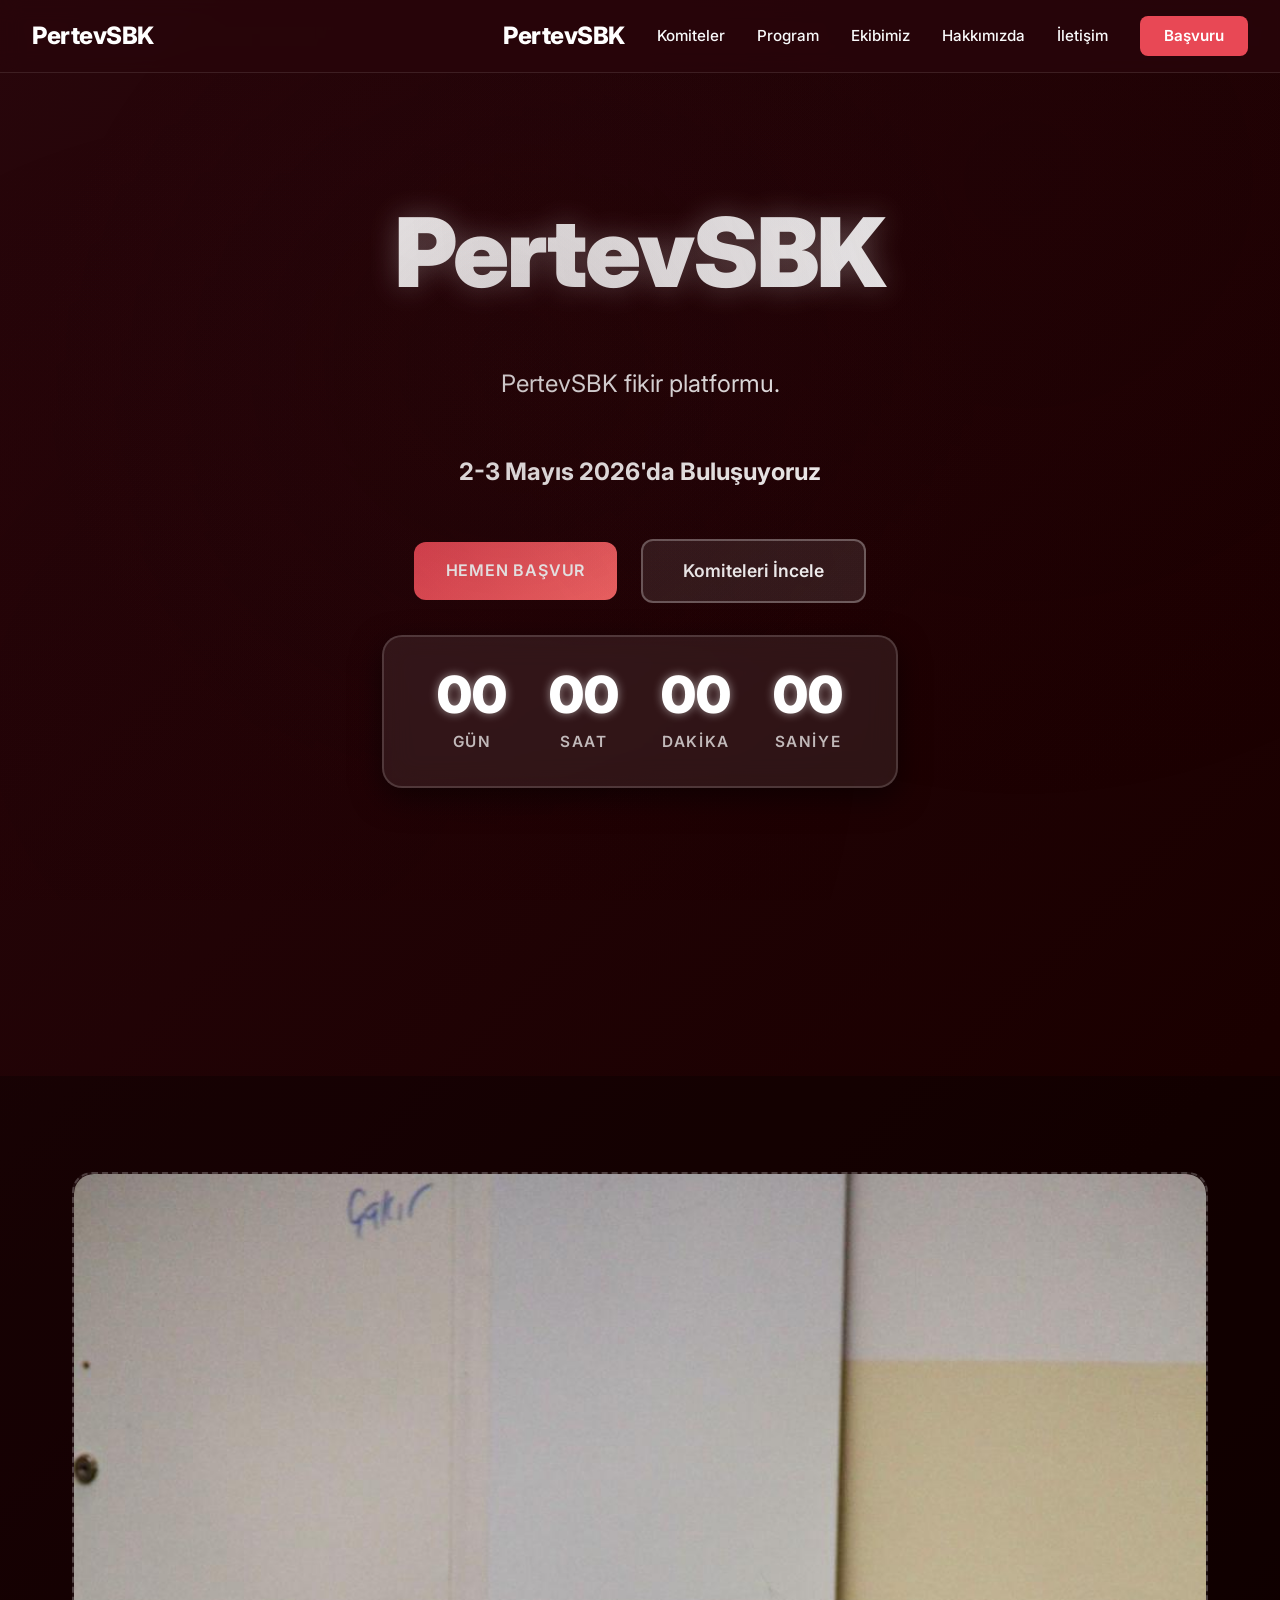
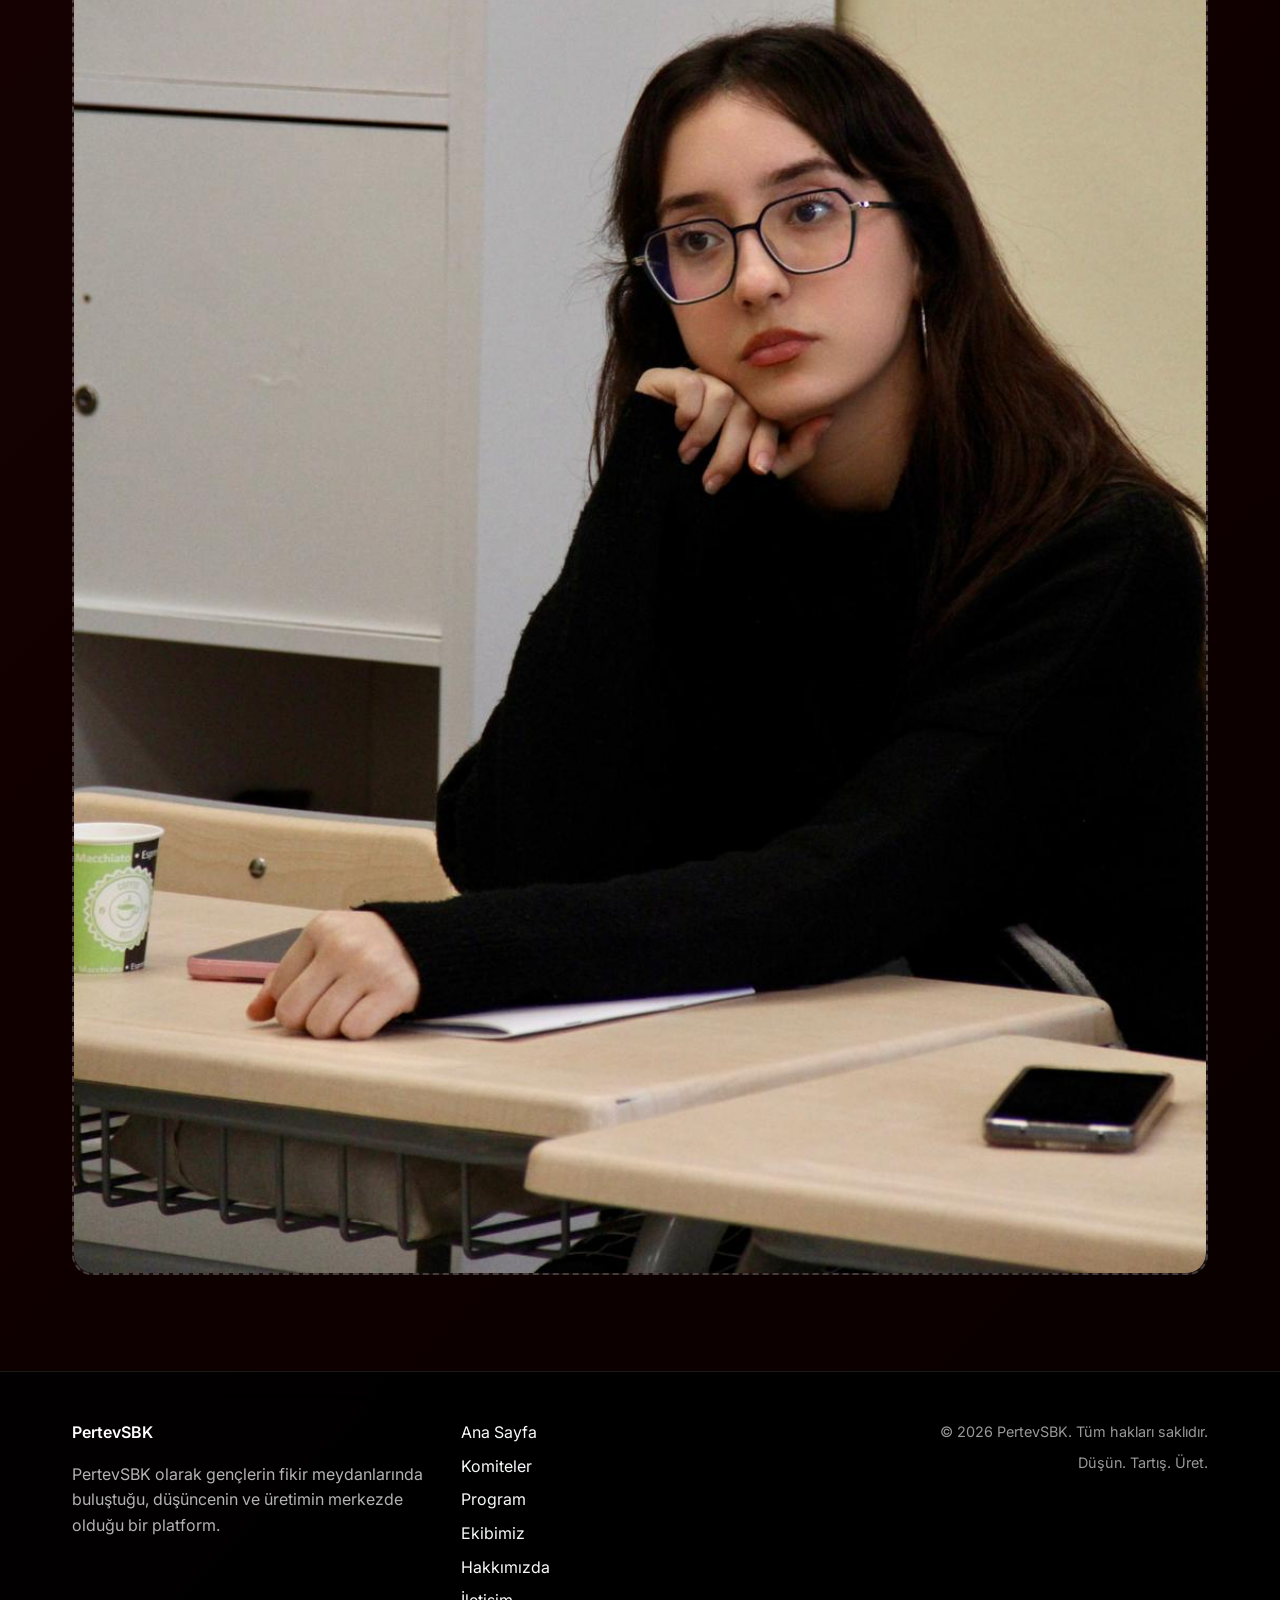
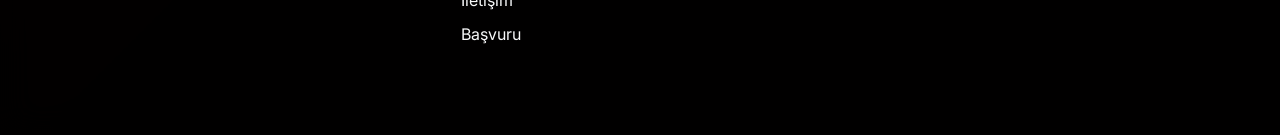
==== index.html @ ea44e13d "Ana sayfaya anaekran.jpg fotoğrafı eklendi, CSS düzenlemeleri yapıldı" ====
<!DOCTYPE html>
<html lang="tr">
<head>
    <meta charset="UTF-8">
    <meta name="viewport" content="width=device-width, initial-scale=1.0">
    <meta name="description" content="PertevSBK - 2-3 Mayıs 2026'da gençlerin fikir meydanlarında buluştuğu düşünce ve üretim platformu. 9 komite, 500+ katılımcı, profesyonel organizasyon.">
    <meta name="keywords" content="PertevSBK, sosyal bilimler, komiteler, etkinlik, gençlik, düşünce platformu, 2026">
    <meta name="author" content="PertevSBK">
    <title>PertevSBK — Çok Yakında!</title>
    <link rel="icon" type="image/x-icon" href="favicon.ico">
    <link rel="preconnect" href="https://fonts.googleapis.com">
    <link rel="preconnect" href="https://fonts.gstatic.com" crossorigin>
    <link href="https://fonts.googleapis.com/css2?family=Inter:wght@300;400;500;600;700;800;900&display=swap" rel="stylesheet">
    <link rel="stylesheet" href="style.css">
</head>
<body>
    <header class="header">
        <nav class="nav">
            <a href="https://pertevsbk.com/" target="_blank" class="nav-logo">PertevSBK</a>
            <button class="menu-toggle" onclick="toggleMenu()">☰</button>
            <div class="nav-menu" id="navMenu">
                <a href="https://pertevsbk.com/" target="_blank" class="nav-logo">PertevSBK</a>
                <a href="komiteler/komiteler.html" class="nav-link">Komiteler</a>
                <a href="program.html" class="nav-link">Program</a>
                <a href="ekibimiz/ekibimiz.html" class="nav-link">Ekibimiz</a>
                <a href="hakkimizda.html" class="nav-link">Hakkımızda</a>
                <a href="iletisim.html" class="nav-link">İletişim</a>
                <a href="basvuru.html" class="nav-link nav-cta">Başvuru</a>
            </div>
        </nav>
    </header>

    <main class="main">
        <section class="hero">
            <div class="hero-content">
                <h1>PertevSBK</h1>
                <p>PertevSBK fikir platformu.</p>
                <h2>2-3 Mayıs 2026'da Buluşuyoruz</h2>
                <div class="hero-cta">
                    <a href="basvuru.html" class="btn btn-primary">Hemen Başvur</a>
                    <a href="komiteler/komiteler.html" class="btn btn-secondary">Komiteleri İncele</a>
                </div>
                <div class="countdown-box">
                    <div class="countdown" id="countdown">
                        <div class="countdown-item">
                            <span class="countdown-number" id="days">00</span>
                            <span class="countdown-label">GÜN</span>
                        </div>
                        <div class="countdown-item">
                            <span class="countdown-number" id="hours">00</span>
                            <span class="countdown-label">SAAT</span>
                        </div>
                        <div class="countdown-item">
                            <span class="countdown-number" id="minutes">00</span>
                            <span class="countdown-label">DAKİKA</span>
                        </div>
                        <div class="countdown-item">
                            <span class="countdown-number" id="seconds">00</span>
                            <span class="countdown-label">SANİYE</span>
                        </div>
                    </div>
                </div>
            </div>
        </section>

        <section class="about">
            <div class="container">
                <div class="photo-placeholder">
                    <img src="anaekran.jpg" alt="PertevSBK Yönetimi" class="photo-placeholder-img">
                </div>
            </div>
        </section>

    </main>

    <footer class="footer">
        <div class="container">
            <div class="footer-content">
                <div class="footer-info">
                    <h4>PertevSBK</h4>
                    <p>PertevSBK olarak gençlerin fikir meydanlarında buluştuğu, düşüncenin ve üretimin merkezde olduğu bir platform.</p>
                </div>
                <div class="footer-links">
                    <a href="index.html">Ana Sayfa</a>
                    <a href="komiteler/komiteler.html">Komiteler</a>
                    <a href="program.html">Program</a>
                    <a href="ekibimiz/ekibimiz.html">Ekibimiz</a>
                    <a href="hakkimizda.html">Hakkımızda</a>
                    <a href="iletisim.html">İletişim</a>
                    <a href="basvuru.html">Başvuru</a>
                </div>
                <div class="footer-credits">
                    <p>&copy; 2026 PertevSBK. Tüm hakları saklıdır.</p>
                    <p>Düşün. Tartış. Üret.</p>
                </div>
            </div>
        </div>
    </footer>
    
    <script>
        // Mobil menu toggle
        function toggleMenu() {
            const navMenu = document.getElementById('navMenu');
            navMenu.classList.toggle('active');
        }

        // Close menu when clicking on a link
        
        // Menü linklerine tıklandığında menüyü kapat
        document.querySelectorAll('.nav-link').forEach(link => {
            link.addEventListener('click', () => {
                const navMenu = document.getElementById('navMenu');
                navMenu.classList.remove('active');
            });
        });

        // Geri sayım fonksiyonu
        function updateCountdown() {
            const eventDate = new Date('May 2, 2026 09:00:00').getTime();
            const now = new Date().getTime();
            const timeLeft = eventDate - now;

            if (timeLeft > 0) {
                const days = Math.floor(timeLeft / (1000 * 60 * 60 * 24));
                const hours = Math.floor((timeLeft % (1000 * 60 * 60 * 24)) / (1000 * 60 * 60));
                const minutes = Math.floor((timeLeft % (1000 * 60 * 60)) / (1000 * 60));
                const seconds = Math.floor((timeLeft % (1000 * 60)) / 1000);

                // Ana sayaç
                document.getElementById('days').textContent = String(days).padStart(2, '0');
                document.getElementById('hours').textContent = String(hours).padStart(2, '0');
                document.getElementById('minutes').textContent = String(minutes).padStart(2, '0');
                document.getElementById('seconds').textContent = String(seconds).padStart(2, '0');
            }
        }

        // Sayfa yüklendiğinde ve her saniye güncelle
        document.addEventListener('DOMContentLoaded', updateCountdown);
        setInterval(updateCountdown, 1000);
    </script>
</body>
</html>
---- style.css ----
/* PertevSBK Renk Sistemi */
:root {
    /* Ana Renkler - PertevSBK Bordo Teması */
    --primary-dark: #28060B;      /* Ana PertevSBK bordo */
    --primary-medium: #1A0000;    /* Orta PertevSBK bordo */
    --primary-light: #0C0000;     /* Açık PertevSBK bordo */
    
    /* Vurgu Renkleri */
    --accent-primary: #E84855;    /* Kırmızı vurgu */
    --accent-secondary: #FF6B6B;  /* Soft kırmızı */
    --accent-gold: #FFD93D;       /* Altın sarısı */
    
    /* Nötr Renkler */
    --white-primary: #FFFFFF;     /* Saf beyaz */
    --white-secondary: #F8F9FA;   /* Soft beyaz */
    --gray-light: #E9ECEF;        /* Açık gri */
    --gray-medium: #6C757D;       /* Orta gri */
    --gray-dark: #343A40;         /* Koyu gri */
    --black: #000000;             /* Saf siyah */
    
    /* Şeffaflıklar */
    --overlay-light: rgba(40, 6, 11, 0.05);
    --overlay-medium: rgba(40, 6, 11, 0.1);
    --overlay-dark: rgba(40, 6, 11, 0.2);
    --overlay-heavy: rgba(40, 6, 11, 0.8);
    
    /* Metin Renkleri */
    --text-primary: #FFFFFF;      /* Ana metin */
    --text-secondary: #F8F9FA;    /* İkincil metin */
    --text-muted: #E9ECEF;        /* Soluk metin */
    --text-accent: #FFD93D;       /* Vurgu metin */
    
    /* Arka Planlar */
    --bg-primary: linear-gradient(135deg, #28060B 0%, #1A0000 50%, #0C0000 100%);
    --bg-card: rgba(255, 255, 255, 0.08);
    --bg-hover: rgba(255, 255, 255, 0.12);
    --bg-active: rgba(232, 72, 85, 0.1);
    
    /* Kenarlar */
    --border-light: rgba(255, 255, 255, 0.1);
    --border-medium: rgba(255, 255, 255, 0.2);
    --border-accent: #E84855;
    
    /* Butonlar */
    --btn-primary-bg: #E84855;
    --btn-primary-hover: #D63445;
    --btn-secondary-bg: rgba(255, 255, 255, 0.1);
    --btn-secondary-hover: rgba(255, 255, 255, 0.2);
    --btn-outline-border: rgba(255, 255, 255, 0.3);
    
    /* Gölgeler */
    --shadow-light: 0 4px 6px rgba(0, 0, 0, 0.1);
    --shadow-medium: 0 10px 15px rgba(0, 0, 0, 0.2);
    --shadow-heavy: 0 20px 25px rgba(0, 0, 0, 0.3);
    --shadow-glow: 0 0 20px rgba(232, 72, 85, 0.3);
}

* {
    margin: 0;
    padding: 0;
    box-sizing: border-box;
}

body {
    font-family: 'Inter', -apple-system, BlinkMacSystemFont, 'Segoe UI', Roboto, sans-serif;
    background: var(--bg-primary);
    color: var(--text-primary);
    overflow-x: hidden;
    min-height: 100vh;
    line-height: 1.6;
}

/* Arka Plan Animasyonu */
body::before {
    content: '';
    position: fixed;
    top: 0;
    left: 0;
    right: 0;
    bottom: 0;
    background: 
        radial-gradient(circle at 20% 80%, var(--overlay-light) 0%, transparent 50%),
        radial-gradient(circle at 80% 20%, var(--overlay-medium) 0%, transparent 50%),
        radial-gradient(circle at 40% 40%, var(--overlay-dark) 0%, transparent 50%);
    animation: float 20s ease-in-out infinite;
    pointer-events: none;
    z-index: 0;
}

@keyframes float {
    0%, 100% { transform: translate(0px, 0px) rotate(0deg); }
    33% { transform: translate(30px, -30px) rotate(1deg); }
    66% { transform: translate(-20px, 20px) rotate(-1deg); }
}

.container {
    max-width: 1200px;
    margin: 0 auto;
    padding: 0 2rem;
}

/* Header Styles */
.header {
    position: fixed;
    top: 0;
    left: 0;
    right: 0;
    z-index: 1000;
    background: var(--overlay-heavy);
    backdrop-filter: blur(10px);
    border-bottom: 1px solid var(--border-light);
}

.nav {
    display: flex;
    justify-content: space-between;
    align-items: center;
    padding: 1rem 2rem;
    max-width: 1400px;
    margin: 0 auto;
}

.nav-logo {
    font-size: 1.5rem;
    font-weight: 800;
    color: var(--text-primary);
    text-decoration: none;
    letter-spacing: -0.02em;
    transition: color 0.3s ease;
}

.nav-logo:hover {
    color: var(--accent-primary);
}

.nav-menu {
    display: flex;
    gap: 2rem;
    align-items: center;
}

.nav-link {
    color: var(--text-secondary);
    text-decoration: none;
    font-weight: 500;
    font-size: 0.95rem;
    transition: all 0.3s ease;
    position: relative;
    padding: 0.5rem 0;
}

.nav-link:hover {
    color: var(--text-primary);
}

.nav-link::after {
    content: '';
    position: absolute;
    bottom: 0;
    left: 0;
    width: 0;
    height: 2px;
    background: var(--accent-primary);
    transition: width 0.3s ease;
}

.nav-link:hover::after {
    width: 100%;
}

.nav-cta {
    background: var(--accent-primary);
    color: var(--white-primary);
    padding: 0.5rem 1.5rem;
    border-radius: 8px;
    font-weight: 600;
    transition: all 0.3s ease;
    text-decoration: none;
}

.nav-cta:hover {
    background: var(--btn-primary-hover);
    transform: translateY(-2px);
    box-shadow: var(--shadow-glow);
}

/* Main Content */
.main {
    margin-top: 80px;
}

/* Hero Section */
.hero {
    text-align: center;
    padding: 6rem 0;
    min-height: 80vh;
    display: flex;
    align-items: center;
    justify-content: center;
}

.hero-content {
    max-width: 800px;
    margin: 0 auto;
}

.hero h1 {
    font-size: clamp(3rem, 8vw, 6rem);
    font-weight: 900;
    background: linear-gradient(45deg, var(--text-primary), var(--text-secondary));
    -webkit-background-clip: text;
    background-clip: text;
    -webkit-text-fill-color: transparent;
    letter-spacing: -0.02em;
    margin-bottom: 2rem;
    text-shadow: 0 0 30px rgba(255, 255, 255, 0.3);
}

.hero p {
    font-size: clamp(1.25rem, 2vw, 1.5rem);
    color: var(--text-secondary);
    margin-bottom: 3rem;
    line-height: 1.8;
}

/* Buttons */
.btn {
    display: inline-flex;
    align-items: center;
    gap: 0.75rem;
    padding: 1rem 2.5rem;
    border-radius: 12px;
    text-decoration: none;
    font-weight: 600;
    font-size: 1.1rem;
    transition: all 0.3s ease;
    border: 2px solid transparent;
}

.btn-primary {
    background: var(--btn-primary-bg);
    color: var(--white-primary);
}

.btn-primary:hover {
    background: var(--btn-primary-hover);
    transform: translateY(-3px);
    box-shadow: var(--shadow-glow);
}

.btn-secondary {
    background: var(--btn-secondary-bg);
    color: var(--text-primary);
    border-color: var(--btn-outline-border);
}

.btn-secondary:hover {
    background: var(--btn-secondary-hover);
    border-color: var(--border-medium);
    transform: translateY(-3px);
    box-shadow: var(--shadow-medium);
}

/* Coordinator Message Styles */
.coordinator-message {
    max-width: 800px;
    margin: 0 auto 4rem;
    padding: 3rem;
    background: rgba(255, 255, 255, 0.05);
    border: 1px solid rgba(255, 255, 255, 0.1);
    border-radius: 16px;
    text-align: left;
}

.coordinator-message h3 {
    font-size: 1.5rem;
    font-weight: 700;
    color: white;
    margin-bottom: 1rem;
    text-align: center;
}

.coordinator-message p {
    color: rgba(255, 255, 255, 0.8);
    line-height: 1.8;
    margin-bottom: 1.5rem;
    font-size: 1rem;
}

.coordinator-message p:first-of-type {
    font-weight: 600;
    color: rgba(255, 255, 255, 0.9);
}

.signature {
    text-align: right;
    margin-top: 2rem !important;
    color: rgba(255, 255, 255, 0.9) !important;
    font-style: italic;
}

/* About Section */
/* Photo Placeholder */
.photo-placeholder-img {
    width: 100%;
    height: 100%;
    object-fit: cover;
    border-radius: 20px;
}

.photo-placeholder {
    background: rgba(255, 255, 255, 0.05);
    border: 2px dashed rgba(255, 255, 255, 0.2);
    border-radius: 20px;
    padding: 0;
    text-align: center;
    min-height: 400px;
    display: flex;
    align-items: center;
    justify-content: center;
    transition: all 0.3s ease;
    overflow: hidden;
}

.photo-placeholder:hover {
    background: rgba(255, 255, 255, 0.08);
    border-color: rgba(255, 255, 255, 0.3);
    transform: translateY(-2px);
}

.about {
    padding: 6rem 0;
    background: rgba(0, 0, 0, 0.3);
    margin-top: 12rem;
}

.about h2 {
    font-size: clamp(2rem, 4vw, 3rem);
    font-weight: 800;
    color: white;
    text-align: center;
    margin-bottom: 4rem;
    letter-spacing: -0.01em;
}

.committees {
    display: grid;
    grid-template-columns: repeat(auto-fit, minmax(300px, 1fr));
    gap: 2rem;
    max-width: 1200px;
    margin: 0 auto;
}

.committee {
    background: rgba(255, 255, 255, 0.05);
    border: 1px solid rgba(255, 255, 255, 0.1);
    border-radius: 16px;
    padding: 2rem;
    text-align: center;
    transition: all 0.3s ease;
    position: relative;
    overflow: hidden;
}

.committee::before {
    content: '';
    position: absolute;
    top: 0;
    left: 0;
    right: 0;
    height: 4px;
    background: linear-gradient(90deg, #ffffff, #e0e0e0);
    transform: scaleX(0);
    transition: transform 0.3s ease;
}

.committee:hover::before {
    transform: scaleX(1);
}

.committee:hover {
    transform: translateY(-5px);
    background: rgba(255, 255, 255, 0.08);
    border-color: rgba(255, 255, 255, 0.2);
    box-shadow: 0 10px 30px rgba(0, 0, 0, 0.3);
}

.committee h3 {
    font-size: 1.5rem;
    font-weight: 700;
    color: white;
    margin-bottom: 1rem;
}

.committee p {
    color: rgba(255, 255, 255, 0.8);
    line-height: 1.6;
    font-size: 1rem;
}

/* Countdown Section */
.mini-countdown {
    position: fixed;
    top: 20px;
    right: 20px;
    background: rgba(255, 255, 255, 0.15);
    backdrop-filter: blur(15px);
    border: 1px solid rgba(255, 255, 255, 0.3);
    border-radius: 16px;
    padding: 1.2rem;
    z-index: 1000;
    min-width: 220px;
    box-shadow: 0 8px 32px rgba(0, 0, 0, 0.3);
    transition: all 0.3s ease;
}

.mini-countdown:hover {
    transform: translateY(-2px);
    box-shadow: 0 12px 40px rgba(0, 0, 0, 0.4);
    border-color: rgba(255, 255, 255, 0.4);
}

.mini-countdown h4 {
    color: white;
    font-size: 0.85rem;
    margin-bottom: 0.8rem;
    text-align: center;
    font-weight: 600;
    letter-spacing: 0.5px;
}

.mini-countdown-timer {
    display: flex;
    gap: 0.8rem;
    justify-content: center;
}

.mini-countdown-item {
    text-align: center;
    flex: 1;
}

.mini-countdown-number {
    display: block;
    color: white;
    font-size: 1.1rem;
    font-weight: 700;
    line-height: 1;
    margin-bottom: 0.2rem;
}

.mini-countdown-label {
    display: block;
    color: rgba(255, 255, 255, 0.8);
    font-size: 0.65rem;
    font-weight: 500;
    letter-spacing: 0.3px;
}

.countdown-section {
    padding: 4rem 0;
    text-align: center;
}

.countdown-section h2 {
    font-size: clamp(2rem, 4vw, 3rem);
    font-weight: 800;
    color: white;
    margin-bottom: 3rem;
    letter-spacing: -0.01em;
}

.countdown-container {
    display: flex;
    justify-content: center;
    margin-bottom: 3rem;
}

.countdown-box {
    background: rgba(255, 255, 255, 0.08);
    backdrop-filter: blur(15px);
    border: 2px solid rgba(255, 255, 255, 0.15);
    border-radius: 20px;
    padding: 2rem 3rem;
    box-shadow: 0 10px 30px rgba(0, 0, 0, 0.5);
    transition: all 0.3s ease;
    margin-top: 2rem;
    margin-bottom: 0;
}

.countdown-box:hover {
    transform: translateY(-5px);
    box-shadow: 0 15px 40px rgba(0, 0, 0, 0.7);
    border-color: rgba(255, 255, 255, 0.25);
}

.countdown {
    display: flex;
    gap: 2rem;
    justify-content: center;
}

.countdown-item {
    text-align: center;
    min-width: 80px;
}

.countdown-number {
    display: block;
    font-size: clamp(2.5rem, 4vw, 3.5rem);
    font-weight: 900;
    color: white;
    line-height: 1;
    margin-bottom: 0.5rem;
    text-shadow: 0 0 10px rgba(255, 255, 255, 0.5);
}

.countdown-label {
    font-size: clamp(0.8rem, 1.2vw, 1rem);
    font-weight: 600;
    color: rgba(255, 255, 255, 0.7);
    letter-spacing: 0.1em;
}

.event-live {
    font-size: clamp(1.5rem, 2.5vw, 2rem);
    font-weight: 700;
    color: #4CAF50;
    text-align: center;
    padding: 2rem;
    animation: glow 2s ease-in-out infinite;
}

@keyframes glow {
    0%, 100% { text-shadow: 0 0 10px #4CAF50; }
    50% { text-shadow: 0 0 20px #4CAF50, 0 0 30px #4CAF50; }
}

.social-cta {
    margin-top: 2rem;
}

.social-cta p {
    font-size: 1.1rem;
    color: rgba(255, 255, 255, 0.8);
    margin-bottom: 1rem;
}

.social-link {
    display: inline-flex;
    align-items: center;
    gap: 0.75rem;
    padding: 1rem 2rem;
    background: rgba(255, 255, 255, 0.1);
    border: 2px solid rgba(255, 255, 255, 0.3);
    border-radius: 50px;
    color: white;
    text-decoration: none;
    font-weight: 600;
    font-size: 1rem;
    transition: all 0.3s ease;
    backdrop-filter: blur(10px);
}

.social-link:hover {
    background: rgba(255, 255, 255, 0.2);
    border-color: rgba(255, 255, 255, 0.5);
    transform: translateY(-3px);
    box-shadow: 0 10px 25px rgba(255, 255, 255, 0.2);
}

/* Footer - Clean and Working */
.footer {
    background: rgba(0, 0, 0, 0.9);
    backdrop-filter: blur(15px);
    border-top: 1px solid rgba(255, 255, 255, 0.1);
    padding: 3rem 0;
}

.footer-content {
    display: grid;
    grid-template-columns: repeat(auto-fit, minmax(200px, 1fr));
    gap: 2rem;
    margin-bottom: 2rem;
}

.footer-info h4,
.footer-links h4,
.footer-cta h4,
.footer-contact h4 {
    font-size: 1rem;
    font-weight: 600;
    color: var(--text-primary);
    margin-bottom: 1rem;
}

.footer-info p {
    color: rgba(255, 255, 255, 0.7);
    line-height: 1.6;
    max-width: 400px;
}

.footer-links a,
.footer-cta a {
    display: block;
    color: rgba(255, 255, 255, 0.8);
    text-decoration: none;
    margin-bottom: 0.5rem;
    transition: color 0.3s ease;
}

.footer-links a:hover,
.footer-cta a:hover {
    color: white;
}

.footer-contact p {
    color: rgba(255, 255, 255, 0.7);
    margin: 0.3rem 0;
}

.footer-contact a {
    color: var(--accent-primary);
    text-decoration: none;
}

.footer-contact a:hover {
    text-decoration: underline;
}

.footer-credits {
    text-align: right;
}

.footer-credits p {
    color: rgba(255, 255, 255, 0.6);
    font-size: 0.9rem;
    margin-bottom: 0.5rem;
}

/* Committees Intro */
.committees-intro {
    text-align: center;
    font-size: 1.2rem;
    color: var(--text-secondary);
    margin-bottom: 3rem;
    font-weight: 500;
}

/* Committee Links */
.committee-link {
    display: inline-flex;
    align-items: center;
    gap: 0.5rem;
    color: var(--accent-primary);
    text-decoration: none;
    font-weight: 600;
    font-size: 0.9rem;
    margin-top: 1rem;
    transition: all 0.3s ease;
    padding: 0.5rem 1rem;
    border-radius: 8px;
    background: rgba(232, 72, 85, 0.1);
    border: 1px solid rgba(232, 72, 85, 0.2);
}

.committee-link:hover {
    background: rgba(232, 72, 85, 0.2);
    border-color: var(--accent-primary);
    transform: translateY(-2px);
    color: var(--white-primary);
}

/* Enhanced Hero CTA */
.hero-cta {
    display: flex;
    gap: 1.5rem;
    justify-content: center;
    align-items: center;
    margin-top: 3rem;
    flex-wrap: wrap;
}

/* Professional Animations */
@keyframes fadeInUp {
    from {
        opacity: 0;
        transform: translateY(30px);
    }
    to {
        opacity: 1;
        transform: translateY(0);
    }
}

.committee {
    animation: fadeInUp 0.6s ease-out;
    animation-fill-mode: both;
}

.committee:nth-child(1) { animation-delay: 0.1s; }
.committee:nth-child(2) { animation-delay: 0.2s; }
.committee:nth-child(3) { animation-delay: 0.3s; }
.committee:nth-child(4) { animation-delay: 0.4s; }
.committee:nth-child(5) { animation-delay: 0.5s; }
.committee:nth-child(6) { animation-delay: 0.6s; }
.committee:nth-child(7) { animation-delay: 0.7s; }
.committee:nth-child(8) { animation-delay: 0.8s; }
.committee:nth-child(9) { animation-delay: 0.9s; }

/* Enhanced Hover Effects */
.committee:hover {
    transform: translateY(-8px) scale(1.02);
    box-shadow: 0 20px 40px rgba(0, 0, 0, 0.4);
    border-color: var(--accent-primary);
}

.committee:hover::before {
    transform: scaleX(1);
    background: linear-gradient(90deg, var(--accent-primary), var(--accent-secondary));
}

/* Professional Typography */
.coordinator-message {
    font-size: 1.05rem;
    line-height: 1.8;
}

.coordinator-message p:first-of-type {
    font-size: 1.1rem;
    color: var(--text-primary);
}

/* Google Forms Container */
.form-container {
    background: rgba(255, 255, 255, 0.05);
    border: 1px solid rgba(255, 255, 255, 0.1);
    border-radius: 16px;
    padding: 1rem;
    margin-bottom: 2rem;
    overflow: hidden;
    box-shadow: var(--shadow-medium);
    transition: all 0.3s ease;
}

.form-container:hover {
    transform: translateY(-2px);
    box-shadow: var(--shadow-heavy);
}

.form-container iframe {
    border: none;
    border-radius: 8px;
    min-height: 800px;
}

.form-note {
    background: rgba(232, 72, 85, 0.1);
    border: 1px solid rgba(232, 72, 85, 0.2);
    border-radius: 12px;
    padding: 1rem;
    text-align: center;
}

.form-note p {
    color: var(--text-secondary);
    margin: 0;
    font-size: 0.9rem;
}

.form-note strong {
    color: var(--accent-primary);
}

/* Moderator Avatar Images */
.moderator-avatar {
    width: 60px;
    height: 60px;
    border-radius: 50%;
    overflow: hidden;
    flex-shrink: 0;
    border: 2px solid var(--accent-primary);
    box-shadow: 0 4px 8px rgba(0, 0, 0, 0.2);
}

.moderator-avatar-img {
    width: 100%;
    height: 100%;
    object-fit: cover;
    transition: transform 0.3s ease;
}

.moderator:hover .moderator-avatar-img {
    transform: scale(1.1);
}

.moderator:hover .moderator-avatar {
    border-color: var(--accent-secondary);
}

/* Fallback for missing images */
.moderator-avatar .avatar-placeholder {
    width: 100%;
    height: 100%;
    display: flex;
    align-items: center;
    justify-content: center;
    background: rgba(232, 72, 85, 0.1);
    font-size: 1.5rem;
}

/* Professional Committee Design */
.committee-detail {
    background: rgba(255, 255, 255, 0.03);
    border: 1px solid rgba(255, 255, 255, 0.08);
    border-radius: 20px;
    padding: 3rem;
    margin-bottom: 2rem;
    transition: all 0.4s cubic-bezier(0.4, 0, 0.2, 1);
    position: relative;
    overflow: hidden;
}

.committee-detail::before {
    content: '';
    position: absolute;
    top: 0;
    left: 0;
    right: 0;
    height: 3px;
    background: linear-gradient(90deg, var(--accent-primary), var(--accent-secondary));
    transform: scaleX(0);
    transform-origin: left;
    transition: transform 0.4s cubic-bezier(0.4, 0, 0.2, 1);
}

.committee-detail:hover::before {
    transform: scaleX(1);
}

.committee-detail:hover {
    transform: translateY(-8px);
    box-shadow: 0 25px 50px rgba(0, 0, 0, 0.5);
    border-color: var(--accent-primary);
    background: rgba(255, 255, 255, 0.06);
}

.committee-header {
    display: flex;
    justify-content: space-between;
    align-items: center;
    margin-bottom: 2rem;
    padding-bottom: 1.5rem;
    border-bottom: 2px solid rgba(255, 255, 255, 0.1);
}

.committee-header h2 {
    font-size: 1.8rem;
    font-weight: 700;
    color: var(--text-primary);
    margin: 0;
    letter-spacing: -0.02em;
}

.committee-content {
    color: var(--text-secondary);
    line-height: 1.8;
}

.committee-content p {
    font-size: 1.05rem;
    margin-bottom: 2rem;
    font-weight: 400;
}

.committee-moderators {
    margin-bottom: 2rem;
}

.committee-moderators h3 {
    font-size: 1.2rem;
    font-weight: 600;
    color: var(--text-primary);
    margin-bottom: 1.5rem;
}

.moderators-list {
    display: grid;
    grid-template-columns: repeat(auto-fit, minmax(250px, 1fr));
    gap: 1.5rem;
}

.moderator {
    display: flex;
    align-items: center;
    gap: 1rem;
    padding: 1.5rem;
    background: rgba(255, 255, 255, 0.02);
    border: 1px solid rgba(255, 255, 255, 0.05);
    border-radius: 12px;
    transition: all 0.3s ease;
}

.moderator:hover {
    background: rgba(255, 255, 255, 0.04);
    transform: translateY(-2px);
    border-color: rgba(255, 255, 255, 0.1);
}

.moderator-info h4 {
    font-size: 1.1rem;
    font-weight: 600;
    color: var(--text-primary);
    margin: 0 0 0.5rem 0;
}

.moderator-role {
    font-size: 0.9rem;
    color: var(--accent-primary);
    font-weight: 500;
    margin: 0;
}

/* Professional Topics Section */
.committee-topics {
    background: linear-gradient(135deg, rgba(232, 72, 85, 0.08) 0%, rgba(139, 0, 0, 0.05) 100%);
    border: 1px solid rgba(232, 72, 85, 0.15);
    border-radius: 16px;
    padding: 1.5rem;
    margin-top: 1.5rem;
    position: relative;
    overflow: hidden;
}

.committee-topics::before {
    content: '';
    position: absolute;
    top: 0;
    left: 0;
    right: 0;
    height: 3px;
    background: linear-gradient(90deg, var(--accent-primary), var(--accent-secondary));
    opacity: 0.6;
}

.committee-topics h3 {
    font-size: 1.2rem;
    font-weight: 700;
    color: var(--text-primary);
    margin-bottom: 1rem;
    display: flex;
    align-items: center;
    gap: 0.5rem;
}

.committee-topics ul {
    list-style: none;
    padding: 0;
    margin: 0;
    display: flex;
    flex-direction: column;
    gap: 0.8rem;
}

.committee-topics li {
    padding: 1rem 1.2rem;
    background: rgba(255, 255, 255, 0.03);
    border: 1px solid rgba(255, 255, 255, 0.08);
    border-radius: 12px;
    position: relative;
    color: var(--text-secondary);
    font-size: 0.95rem;
    line-height: 1.5;
    transition: all 0.3s ease;
}

.committee-topics li:hover {
    background: rgba(255, 255, 255, 0.06);
    border-color: rgba(232, 72, 85, 0.3);
    color: var(--text-primary);
    transform: translateY(-2px);
    box-shadow: 0 4px 12px rgba(0, 0, 0, 0.15);
}

.committee-visual {
    margin-bottom: 2rem;
}

.committee-visual h3 {
    font-size: 1.1rem;
    font-weight: 600;
    color: var(--text-primary);
    margin-bottom: 1rem;
    display: flex;
    align-items: center;
    gap: 0.5rem;
}

.committee-visual h3::before {
    display: none;
}

.visual-placeholder {
    background: rgba(255, 255, 255, 0.02);
    border: 2px dashed rgba(255, 255, 255, 0.1);
    border-radius: 12px;
    padding: 2rem;
    text-align: center;
    min-height: 200px;
    display: flex;
    align-items: center;
    justify-content: center;
    transition: all 0.3s ease;
}

.visual-placeholder:hover {
    background: rgba(255, 255, 255, 0.04);
    border-color: rgba(255, 255, 255, 0.2);
}

.visual-placeholder p {
    color: var(--text-muted);
    font-size: 1.1rem;
    margin: 0;
    font-style: italic;
}

/* Enhanced Committee Grid */
.committees-grid {
    display: grid;
    grid-template-columns: 1fr;
    gap: 2rem;
    margin-top: 3rem;
}

/* Professional Typography */
.committees-detail {
    padding: 4rem 0;
}

.committees-detail .container {
    max-width: 1200px;
    margin: 0 auto;
}

/* Moderators Visual Section */
.moderators-visual {
    display: grid;
    grid-template-columns: repeat(auto-fit, minmax(200px, 1fr));
    gap: 2rem;
    margin-top: 1.5rem;
}

.moderator-photo {
    text-align: center;
    background: rgba(255, 255, 255, 0.02);
    border: 1px solid rgba(255, 255, 255, 0.1);
    border-radius: 16px;
    padding: 1.5rem;
    transition: all 0.3s ease;
}

.moderator-photo:hover {
    transform: translateY(-5px);
    box-shadow: 0 15px 30px rgba(0, 0, 0, 0.3);
    border-color: var(--accent-primary);
    background: rgba(255, 255, 255, 0.05);
}

.moderator-img {
    width: 120px;
    height: 120px;
    border-radius: 50%;
    object-fit: cover;
    margin-bottom: 1rem;
    border: 3px solid var(--accent-primary);
    box-shadow: 0 8px 16px rgba(0, 0, 0, 0.2);
    transition: all 0.3s ease;
}

.moderator-photo:hover .moderator-img {
    transform: scale(1.05);
    border-color: var(--accent-secondary);
}

.moderator-photo h4 {
    font-size: 1.1rem;
    font-weight: 600;
    color: var(--text-primary);
    margin: 0 0 0.5rem 0;
}

.moderator-photo p {
    font-size: 0.9rem;
    color: var(--accent-primary);
    margin: 0;
    font-weight: 500;
}

/* Committee Visual Section */
.committee-visual {
    margin-bottom: 2rem;
}

.committee-visual h3 {
    font-size: 1.1rem;
    font-weight: 600;
    color: var(--text-primary);
    margin-bottom: 1rem;
    display: flex;
    align-items: center;
    gap: 0.5rem;
}

.committee-visual h3::before {
    content: '🖼️';
    font-size: 1rem;
}

.visual-placeholder {
    background: rgba(255, 255, 255, 0.02);
    border: 2px dashed rgba(255, 255, 255, 0.1);
    border-radius: 12px;
    padding: 2rem;
    text-align: center;
    min-height: 200px;
    display: flex;
    align-items: center;
    justify-content: center;
    transition: all 0.3s ease;
}

.visual-placeholder:hover {
    background: rgba(255, 255, 255, 0.04);
    border-color: rgba(255, 255, 255, 0.2);
}

.visual-placeholder p {
    color: var(--text-muted);
    font-size: 1.1rem;
    margin: 0;
    font-style: italic;
}

/* About Page Icons */
.vision-title {
    font-size: 2rem;
    font-weight: 700;
    color: var(--text-primary);
    margin-bottom: 1.5rem;
    position: relative;
    padding-left: 3rem;
    display: flex;
    align-items: center;
    text-align: left;
}

.mission-title {
    font-size: 2rem;
    font-weight: 700;
    color: var(--text-primary);
    margin: 2rem 0 1.5rem 0;
    position: relative;
    padding-left: 3rem;
    display: flex;
    align-items: center;
    text-align: left;
}

/* About Page Styling */
.about-content {
    padding: 4rem 0;
}

.about-text {
    max-width: 800px;
    margin: 0 auto;
    text-align: center;
}

.about-text h2 {
    font-size: 2rem;
    font-weight: 700;
    color: var(--text-primary);
    margin-bottom: 1.5rem;
}

.about-text p {
    font-size: 1.1rem;
    line-height: 1.8;
    color: var(--text-secondary);
    margin-bottom: 2rem;
}

.values-list {
    list-style: none;
    padding: 0;
    margin: 2rem 0;
    text-align: left;
}

.values-list li {
    padding: 1rem 0;
    border-bottom: 1px solid rgba(255, 255, 255, 0.1);
    font-size: 1.05rem;
    color: var(--text-secondary);
}

.values-list li:last-child {
    border-bottom: none;
}

.values-list strong {
    color: var(--accent-primary);
    font-weight: 600;
}

/* Professional Contact Page */
.contact-content {
    padding: 4rem 0;
}

.contact-grid {
    display: grid;
    grid-template-columns: 1fr 1fr;
    gap: 4rem;
    max-width: 1400px;
    margin-left: auto;
    margin-right: auto;
}

.contact-left {
    display: flex;
    flex-direction: column;
    gap: 2rem;
}

.contact-right {
    display: flex;
    flex-direction: column;
    gap: 3rem;
}

.contact-title {
    font-size: 2rem;
    font-weight: 700;
    color: var(--text-primary);
    margin-bottom: 2rem;
    position: relative;
    text-align: center;
}

.contact-title::before {
    content: '📞';
    position: relative;
    left: 0;
    top: 0;
    transform: none;
    font-size: 1.5rem;
    opacity: 0.3;
    filter: grayscale(100%);
    margin-right: 0.5rem;
}

.contact-item {
    display: flex;
    align-items: flex-start;
    gap: 1.5rem;
    padding: 2rem;
    background: rgba(255, 255, 255, 0.03);
    border: 1px solid rgba(255, 255, 255, 0.08);
    border-radius: 16px;
    transition: all 0.3s ease;
    max-width: 100%;
}

.contact-item:hover {
    background: rgba(255, 255, 255, 0.06);
    border-color: var(--accent-primary);
    transform: translateY(-2px);
    box-shadow: 0 8px 24px rgba(0, 0, 0, 0.2);
}

.contact-icon {
    font-size: 1.8rem;
    opacity: 0.6;
    filter: grayscale(50%);
    transition: all 0.3s ease;
    flex-shrink: 0;
    width: 60px;
    height: 60px;
    text-align: center;
    background: linear-gradient(135deg, rgba(232, 72, 85, 0.25) 0%, rgba(139, 0, 0, 0.2) 100%);
    border: 2px solid rgba(232, 72, 85, 0.4);
    border-radius: 50%;
    padding: 0;
    display: flex;
    align-items: center;
    justify-content: center;
    box-shadow: 0 4px 12px rgba(232, 72, 85, 0.3);
}

.contact-icon img {
    width: 24px;
    height: 24px;
    object-fit: contain;
}

.contact-item:hover .contact-icon {
    opacity: 1;
    filter: grayscale(0%);
    transform: scale(1.1);
    background: linear-gradient(135deg, rgba(232, 72, 85, 0.35) 0%, rgba(139, 0, 0, 0.25) 100%);
    border-color: var(--accent-primary);
    box-shadow: 0 6px 20px rgba(232, 72, 85, 0.5);
}

/* Instagram Icon Styling */
.instagram-icon {
    background: transparent !important;
    border: none !important;
    display: flex;
    align-items: center;
    justify-content: center;
}

.instagram-icon img {
    width: 24px;
    height: 24px;
    object-fit: contain;
}

.instagram-icon:hover {
    background: rgba(131, 58, 180, 0.1) !important;
    border: none !important;
    box-shadow: 0 4px 12px rgba(131, 58, 180, 0.2) !important;
}

.contact-details {
    flex: 1;
    text-align: left;
}

.contact-details h3 {
    font-size: 1.2rem;
    font-weight: 600;
    color: var(--text-primary);
    margin-bottom: 0.5rem;
}

.contact-details p {
    color: var(--text-secondary);
    line-height: 1.6;
    margin: 0;
}

.social-links {
    display: flex;
    gap: 1rem;
    margin-top: 0.5rem;
    flex-wrap: wrap;
}

.social-link {
    color: var(--accent-primary);
    text-decoration: none;
    font-weight: 500;
    padding: 0.5rem 1rem;
    background: rgba(232, 72, 85, 0.1);
    border: 1px solid rgba(232, 72, 85, 0.2);
    border-radius: 8px;
    transition: all 0.3s ease;
}

.social-link:hover {
    background: rgba(232, 72, 85, 0.2);
    border-color: var(--accent-primary);
    color: var(--white-primary);
    transform: translateY(-2px);
}

.contact-hours {
    background: linear-gradient(135deg, rgba(232, 72, 85, 0.08) 0%, rgba(139, 0, 0, 0.05) 100%);
    border: 1px solid rgba(232, 72, 85, 0.15);
    border-radius: 16px;
    padding: 2rem;
    text-align: center;
}

.contact-hours h3 {
    font-size: 1.2rem;
    font-weight: 600;
    color: var(--text-primary);
    margin-bottom: 1rem;
}

.contact-hours p {
    color: var(--text-secondary);
    margin: 0.5rem 0;
    font-weight: 500;
}

.contact-extra {
    background: rgba(255, 255, 255, 0.02);
    border: 1px solid rgba(255, 255, 255, 0.05);
    border-radius: 16px;
    padding: 2rem;
}

.contact-extra h3 {
    font-size: 1.2rem;
    font-weight: 600;
    color: var(--text-primary);
    margin-bottom: 1rem;
    text-align: center;
}

.contact-extra p {
    color: var(--text-secondary);
    margin: 0.5rem 0;
    font-weight: 500;
}

.contact-extra strong {
    color: var(--accent-primary);
}

/* Transport Section - Optimized Design */
.transport-info {
    background: rgba(255, 255, 255, 0.03);
    border: 1px solid rgba(255, 255, 255, 0.08);
    border-radius: 20px;
    padding: 1.5rem;
}

.transport-info h3 {
    font-size: 1.3rem;
    font-weight: 700;
    color: var(--text-primary);
    margin-bottom: 1.2rem;
    text-align: center;
}

.transport-grid {
    display: grid;
    grid-template-columns: repeat(auto-fit, minmax(260px, 1fr));
    gap: 1rem;
}

.transport-item {
    display: flex;
    align-items: flex-start;
    gap: 0.8rem;
    padding: 0.8rem;
    background: rgba(255, 255, 255, 0.02);
    border: 1px solid rgba(255, 255, 255, 0.05);
    border-radius: 10px;
    transition: all 0.3s ease;
}

.transport-item:hover {
    background: rgba(255, 255, 255, 0.04);
    border-color: rgba(255, 255, 255, 0.1);
    transform: translateY(-1px);
}

.transport-icon {
    font-size: 1.3rem;
    opacity: 0.6;
    filter: grayscale(50%);
    transition: all 0.3s ease;
    flex-shrink: 0;
    width: 32px;
    height: 32px;
    text-align: center;
    background: linear-gradient(135deg, rgba(232, 72, 85, 0.25) 0%, rgba(139, 0, 0, 0.2) 100%);
    border: 2px solid rgba(232, 72, 85, 0.4);
    border-radius: 50%;
    padding: 0;
    display: flex;
    align-items: center;
    justify-content: center;
    box-shadow: 0 2px 8px rgba(232, 72, 85, 0.3);
}

.transport-icon img {
    width: 24px;
    height: 24px;
    object-fit: contain;
}

.transport-item:hover .transport-icon {
    opacity: 1;
    filter: grayscale(0%);
    transform: scale(1.05);
    background: linear-gradient(135deg, rgba(232, 72, 85, 0.35) 0%, rgba(139, 0, 0, 0.25) 100%);
    border-color: var(--accent-primary);
    box-shadow: 0 4px 12px rgba(232, 72, 85, 0.5);
}

.transport-details {
    flex: 1;
}

.transport-details h4 {
    font-size: 0.95rem;
    font-weight: 600;
    color: var(--text-primary);
    margin-bottom: 0.2rem;
}

.transport-details p {
    color: var(--text-secondary);
    margin: 0.08rem 0;
    line-height: 1.3;
    font-size: 0.75rem;
    word-wrap: break-word;
}

.transport-details strong {
    color: var(--accent-primary);
    font-weight: 600;
}

/* Wide transport item for bus */
.transport-item-wide {
    display: flex;
    align-items: flex-start;
    gap: 0.8rem;
    padding: 0.8rem;
    background: rgba(255, 255, 255, 0.02);
    border: 1px solid rgba(255, 255, 255, 0.05);
    border-radius: 10px;
    transition: all 0.3s ease;
    grid-column: 1 / -1;
}

.transport-item-wide:hover {
    background: rgba(255, 255, 255, 0.04);
    border-color: rgba(255, 255, 255, 0.1);
    transform: translateY(-1px);
}

.transport-item-wide .transport-icon {
    width: 36px;
    height: 36px;
    font-size: 1.4rem;
}

.transport-item-wide .transport-icon img {
    width: 28px;
    height: 28px;
    object-fit: contain;
}

.transport-item-wide .transport-details h4 {
    font-size: 1rem;
}

.transport-item-wide .transport-details p {
    font-size: 0.8rem;
}

/* Map Section */
.map-section {
    margin-top: 0;
}

.map-title {
    font-size: 2rem;
    font-weight: 700;
    color: var(--text-primary);
    margin-bottom: 2rem;
    text-align: center;
}

.map-container {
    border-radius: 20px;
    overflow: hidden;
    box-shadow: 0 20px 40px rgba(0, 0, 0, 0.3);
    margin-bottom: 0;
    border: 2px solid rgba(255, 255, 255, 0.1);
    max-width: 100%;
}

.map-container iframe {
    width: 100%;
    height: 450px;
    border: none;
}

.map-info {
    background: rgba(255, 255, 255, 0.03);
    border: 1px solid rgba(255, 255, 255, 0.08);
    border-radius: 20px;
    padding: 3rem;
    max-width: 100%;
}

.map-directions h3 {
    font-size: 1.5rem;
    font-weight: 700;
    color: var(--text-primary);
    margin-bottom: 2rem;
    text-align: center;
}

.direction-item {
    display: flex;
    align-items: flex-start;
    gap: 1.5rem;
    padding: 1.5rem;
    background: rgba(255, 255, 255, 0.02);
    border: 1px solid rgba(255, 255, 255, 0.05);
    border-radius: 12px;
    margin-bottom: 1rem;
    transition: all 0.3s ease;
    max-width: 100%;
}

.direction-item:hover {
    background: rgba(255, 255, 255, 0.04);
    border-color: rgba(255, 255, 255, 0.1);
    transform: translateX(8px);
}

.direction-item strong {
    color: var(--accent-primary);
    font-weight: 600;
    min-width: 80px;
    flex-shrink: 0;
}

.direction-item p {
    color: var(--text-secondary);
    margin: 0;
    line-height: 1.6;
    flex: 1;
}

/* Contact Form */
.contact-form {
    background: rgba(255, 255, 255, 0.03);
    border: 1px solid rgba(255, 255, 255, 0.08);
    border-radius: 20px;
    padding: 3rem;
    position: relative;
    overflow: hidden;
}

.contact-form::before {
    content: '';
    position: absolute;
    top: 0;
    left: 0;
    right: 0;
    height: 3px;
    background: linear-gradient(90deg, var(--accent-primary), var(--accent-secondary));
    transform: scaleX(0);
    transform-origin: left;
    transition: transform 0.4s ease;
}

.contact-form:hover::before {
    transform: scaleX(1);
}

.form {
    display: flex;
    flex-direction: column;
    gap: 1.5rem;
}

.form-group {
    display: flex;
    flex-direction: column;
}

.form-group label {
    font-size: 0.9rem;
    font-weight: 600;
    color: var(--text-primary);
    margin-bottom: 0.5rem;
}

.form-group input,
.form-group textarea {
    padding: 1rem;
    background: rgba(255, 255, 255, 0.05);
    border: 1px solid rgba(255, 255, 255, 0.1);
    border-radius: 12px;
    color: var(--text-primary);
    font-size: 1rem;
    transition: all 0.3s ease;
}

.form-group input:focus,
.form-group textarea:focus {
    outline: none;
    border-color: var(--accent-primary);
    background: rgba(255, 255, 255, 0.08);
    box-shadow: 0 0 0 3px rgba(232, 72, 85, 0.1);
}

.form-group textarea {
    resize: vertical;
    min-height: 120px;
}

.btn-primary {
    padding: 1rem 2rem;
    background: linear-gradient(135deg, var(--accent-primary), var(--accent-secondary));
    border: none;
    border-radius: 12px;
    color: var(--white-primary);
    font-size: 1rem;
    font-weight: 600;
    cursor: pointer;
    transition: all 0.3s ease;
    text-transform: uppercase;
    letter-spacing: 0.05em;
}

.btn-primary:hover {
    transform: translateY(-2px);
    box-shadow: 0 8px 24px rgba(232, 72, 85, 0.3);
}

/* Map Section */
.map-section {
    margin-top: 4rem;
    max-width: 1200px;
    margin-left: auto;
    margin-right: auto;
}

.map-title {
    font-size: 2rem;
    font-weight: 700;
    color: var(--text-primary);
    margin-bottom: 2rem;
    text-align: center;
}

.map-container {
    border-radius: 20px;
    overflow: hidden;
    box-shadow: 0 20px 40px rgba(0, 0, 0, 0.3);
    margin-bottom: 3rem;
    border: 2px solid rgba(255, 255, 255, 0.1);
    max-width: 100%;
}

.map-container iframe {
    width: 100%;
    height: 450px;
    border: none;
}

.map-info {
    background: rgba(255, 255, 255, 0.03);
    border: 1px solid rgba(255, 255, 255, 0.08);
    border-radius: 20px;
    padding: 3rem;
    max-width: 100%;
}

.map-directions h3 {
    font-size: 1.5rem;
    font-weight: 700;
    color: var(--text-primary);
    margin-bottom: 2rem;
    text-align: center;
}

.direction-item {
    display: flex;
    align-items: flex-start;
    gap: 1rem;
    padding: 1.5rem;
    background: rgba(255, 255, 255, 0.02);
    border: 1px solid rgba(255, 255, 255, 0.05);
    border-radius: 12px;
    margin-bottom: 1rem;
    transition: all 0.3s ease;
    max-width: 100%;
}

.direction-item:hover {
    background: rgba(255, 255, 255, 0.04);
    border-color: rgba(255, 255, 255, 0.1);
    transform: translateX(8px);
}

.direction-item strong {
    color: var(--accent-primary);
    font-weight: 600;
    min-width: 80px;
    flex-shrink: 0;
}

.direction-item p {
    color: var(--text-secondary);
    margin: 0;
    line-height: 1.6;
    flex: 1;
}

/* Simple Contact Page - PertevSBK Style */
.contact-simple {
    padding: 4rem 0;
}

.contact-info-simple {
    max-width: 600px;
    margin: 0 auto;
}

.contact-item-simple {
    padding: 2rem 0;
    border-bottom: 1px solid rgba(255, 255, 255, 0.1);
}

.contact-item-simple:last-child {
    border-bottom: none;
}

.contact-item-simple h3 {
    font-size: 1.1rem;
    font-weight: 600;
    color: var(--text-primary);
    margin-bottom: 0.5rem;
}

.contact-item-simple p {
    color: var(--text-secondary);
    margin: 0.3rem 0;
    line-height: 1.5;
}

.contact-item-simple a {
    color: var(--accent-primary);
    text-decoration: none;
    font-weight: 400;
    transition: color 0.3s ease;
}

.contact-item-simple a:hover {
    color: var(--accent-secondary);
    text-decoration: underline;
}

/* Footer Update for PertevSBK Style */
.footer {
    background: rgba(0, 0, 0, 0.9);
    backdrop-filter: blur(15px);
    border-top: 1px solid rgba(255, 255, 255, 0.1);
    padding: 3rem 0;
}

.footer-content {
    display: grid;
    grid-template-columns: repeat(auto-fit, minmax(200px, 1fr));
    gap: 2rem;
    margin-bottom: 2rem;
}

.footer-info h4,
.footer-links h4,
.footer-cta h4,
.footer-contact h4 {
    font-size: 1rem;
    font-weight: 600;
    color: var(--text-primary);
    margin-bottom: 1rem;
}

.footer-links a,
.footer-cta a,
.footer-contact a {
    display: block;
    color: var(--text-secondary);
    text-decoration: none;
    margin-bottom: 0.5rem;
    transition: color 0.3s ease;
}

.footer-links a:hover,
.footer-cta a:hover,
.footer-contact a:hover {
    color: var(--accent-primary);
}

.footer-contact p {
    color: var(--text-secondary);
    margin: 0.3rem 0;
}

.footer-contact a {
    display: inline;
}

/* Responsive Design */
@media (max-width: 1024px) {
    .nav {
        padding: 1rem 2rem;
    }
    
    .nav-menu {
        gap: 1.5rem;
    }
    
    .hero {
        padding: 6rem 0 4rem;
    }
    
    .committees {
        grid-template-columns: repeat(auto-fit, minmax(250px, 1fr));
        gap: 1.5rem;
    }
    
    .footer-content {
        grid-template-columns: 1fr;
        gap: 2rem;
        text-align: center;
    }
    
    .footer-credits {
        text-align: center;
    }
    
    .form-container iframe {
        min-height: 600px;
    }
}

@media (max-width: 768px) {
    .nav-menu {
        display: none;
    }
    
    .hero {
        padding: 4rem 0 3rem;
        min-height: 60vh;
    }
    
    .hero h1 {
        font-size: clamp(2.5rem, 10vw, 4rem);
    }
    
    .hero p {
        font-size: clamp(1rem, 3vw, 1.25rem);
    }
    
    .countdown {
        gap: 1rem;
        flex-wrap: wrap;
    }
    
    .countdown-item {
        min-width: 60px;
    }
    
    .countdown-number {
        font-size: clamp(2rem, 5vw, 2.5rem);
    }
    
    .committees {
        grid-template-columns: 1fr;
        gap: 1rem;
    }
    
    .committee {
        padding: 1.5rem;
    }
}

@media (max-width: 480px) {
    .container {
        padding: 0 1rem;
    }
    
    .nav {
        padding: 1rem;
    }
    
    .hero {
        padding: 3rem 0 2rem;
    }
    
    .hero h1 {
        font-size: clamp(2rem, 12vw, 3rem);
    }
    
    .btn {
        padding: 0.75rem 1.5rem;
        font-size: 1rem;
    }
    
    .countdown-box {
        padding: 1.5rem 2rem;
    }
    
    .countdown-number {
        font-size: 1.75rem;
    }
    
    .countdown-label {
        font-size: 0.8rem;
    }
    
    .committee {
        padding: 1rem;
    }
    
    .committee h3 {
        font-size: 1.25rem;
    }
    
    .footer {
        padding: 2rem 0;
    }
}

/* Page Hero */
.page-hero {
    text-align: center;
    padding: 6rem 0 4rem;
    min-height: 40vh;
    display: flex;
    align-items: center;
    justify-content: center;
}

.page-hero h1 {
    font-size: clamp(2.5rem, 6vw, 4rem);
    font-weight: 900;
    background: linear-gradient(45deg, #ffffff, #e0e0e0);
    -webkit-background-clip: text;
    background-clip: text;
    -webkit-text-fill-color: transparent;
    letter-spacing: -0.02em;
    margin-bottom: 1rem;
}

.page-hero p {
    font-size: clamp(1rem, 2vw, 1.25rem);
    color: rgba(255, 255, 255, 0.8);
    max-width: 600px;
    margin: 0 auto;
    line-height: 1.6;
}

/* Committees Detail */
.committees-detail {
    padding: 4rem 0;
}

.committees-grid {
    display: grid;
    gap: 3rem;
}

.committee-detail {
    background: rgba(255, 255, 255, 0.05);
    border: 1px solid rgba(255, 255, 255, 0.1);
    border-radius: 20px;
    padding: 2rem;
    transition: all 0.3s ease;
}

.committee-detail:hover {
    transform: translateY(-5px);
    background: rgba(255, 255, 255, 0.08);
    border-color: rgba(255, 255, 255, 0.2);
    box-shadow: 0 10px 30px rgba(0, 0, 0, 0.3);
}

.committee-header {
    display: flex;
    align-items: center;
    justify-content: space-between;
    margin-bottom: 1.5rem;
}

.committee-header h2 {
    font-size: 1.5rem;
    font-weight: 700;
    color: white;
    margin: 0;
}

.committee-icon {
    font-size: 2.5rem;
    opacity: 0.8;
}

.committee-description p {
    color: rgba(255, 255, 255, 0.8);
    line-height: 1.6;
    margin-bottom: 1.5rem;
}

.committee-topics {
    background: rgba(0, 0, 0, 0.2);
    padding: 1.5rem;
    border-radius: 12px;
}

.committee-topics h3 {
    font-size: 1.1rem;
    font-weight: 600;
    color: white;
    margin-bottom: 1rem;
}

.committee-topics ul {
    list-style: none;
    padding: 0;
}

.committee-topics li {
    color: rgba(255, 255, 255, 0.7);
    padding: 0.5rem 0;
    border-bottom: 1px solid rgba(255, 255, 255, 0.1);
}

.committee-topics li:last-child {
    border-bottom: none;
}

/* Committee Moderators */
.committee-moderators {
    margin-bottom: 1.5rem;
}

.committee-moderators h3 {
    font-size: 1.1rem;
    font-weight: 600;
    color: white;
    margin-bottom: 1rem;
}

.moderators-list {
    display: grid;
    gap: 1rem;
}

.moderator {
    display: flex;
    gap: 1rem;
    align-items: center;
    background: rgba(0, 0, 0, 0.2);
    padding: 1rem;
    border-radius: 12px;
    transition: all 0.3s ease;
}

.moderator:hover {
    background: rgba(0, 0, 0, 0.3);
    transform: translateY(-2px);
}

.moderator-avatar {
    flex-shrink: 0;
}

.moderator-avatar .avatar-placeholder {
    width: 50px;
    height: 50px;
    background: rgba(255, 255, 255, 0.1);
    border-radius: 50%;
    display: flex;
    align-items: center;
    justify-content: center;
    font-size: 1.5rem;
}

.moderator-info h4 {
    font-size: 1rem;
    font-weight: 600;
    color: white;
    margin-bottom: 0.25rem;
}

.moderator-role {
    font-size: 0.85rem;
    color: rgba(255, 255, 255, 0.6);
    margin: 0;
}

/* Program Detail */
.program-detail {
    padding: 4rem 0;
}

.program-days {
    display: grid;
    gap: 3rem;
}

.day-program {
    background: rgba(255, 255, 255, 0.05);
    border: 1px solid rgba(255, 255, 255, 0.1);
    border-radius: 20px;
    padding: 2rem;
}

.day-program h2 {
    font-size: 1.8rem;
    font-weight: 700;
    color: white;
    margin-bottom: 2rem;
    text-align: center;
}

.program-timeline {
    display: grid;
    gap: 1rem;
}

.timeline-item {
    display: grid;
    grid-template-columns: 150px 1fr;
    gap: 1rem;
    align-items: start;
    padding: 1rem;
    background: rgba(0, 0, 0, 0.2);
    border-radius: 12px;
    transition: all 0.3s ease;
}

.timeline-item:hover {
    background: rgba(0, 0, 0, 0.3);
}

.time {
    font-weight: 600;
    color: rgba(255, 255, 255, 0.9);
    font-size: 0.9rem;
}

.event h3 {
    font-size: 1.1rem;
    font-weight: 600;
    color: white;
    margin-bottom: 0.5rem;
}

.event p {
    color: rgba(255, 255, 255, 0.7);
    font-size: 0.9rem;
}

/* Team Section */
.team-section {
    padding: 4rem 0;
}

.team-grid {
    display: flex;
    flex-direction: column;
    gap: 1rem;
}

.team-member {
    background: rgba(255, 255, 255, 0.05);
    border: 1px solid rgba(255, 255, 255, 0.1);
    border-radius: 16px;
    padding: 1.5rem;
    display: flex;
    align-items: center;
    gap: 2rem;
    transition: all 0.3s ease;
    width: 100%;
    justify-content: center;
}

.team-member:hover {
    transform: translateY(-5px);
    background: rgba(255, 255, 255, 0.08);
    border-color: rgba(255, 255, 255, 0.2);
    box-shadow: 0 10px 30px rgba(0, 0, 0, 0.3);
}

.member-avatar {
    flex-shrink: 0;
    margin-bottom: 0;
}

.avatar-placeholder {
    width: 80px;
    height: 80px;
    background: rgba(255, 255, 255, 0.1);
    border-radius: 50%;
    display: flex;
    align-items: center;
    justify-content: center;
    font-size: 2rem;
    margin: 0;
}

.member-info {
    text-align: center;
    flex: 1;
    margin: 0;
    order: 3;
}

.member-role {
    text-align: center;
    flex: 1;
    margin: 0;
    order: 1;
}

.member-info h3 {
    font-size: 1.3rem;
    font-weight: 700;
    color: white;
    margin-bottom: 0.5rem;
}

.role {
    color: rgba(255, 255, 255, 0.6);
    font-weight: 500;
    margin-bottom: 0.5rem;
}

.bio {
    color: rgba(255, 255, 255, 0.7);
    font-size: 0.9rem;
    line-height: 1.5;
    margin-bottom: 0;
}

/* About Content */
.about-content {
    padding: 4rem 0;
}

.about-text {
    max-width: 800px;
    margin: 0 auto;
}

.about-text h2 {
    font-size: 2rem;
    font-weight: 700;
    color: white;
    margin: 2rem 0 1rem;
}

.about-text p {
    color: rgba(255, 255, 255, 0.8);
    line-height: 1.8;
    margin-bottom: 1.5rem;
}

.values-list {
    list-style: none;
    padding: 0;
}

.values-list li {
    color: rgba(255, 255, 255, 0.8);
    padding: 1rem 0;
    border-bottom: 1px solid rgba(255, 255, 255, 0.1);
    line-height: 1.6;
}

.values-list li:last-child {
    border-bottom: none;
}

.values-list strong {
    color: white;
}

/* Stats Section */
.stats-section {
    padding: 4rem 0;
    background: rgba(0, 0, 0, 0.3);
}

.stats-grid {
    display: grid;
    grid-template-columns: repeat(auto-fit, minmax(150px, 1fr));
    gap: 2rem;
    text-align: center;
}

.stat-number {
    font-size: 2.5rem;
    font-weight: 800;
    color: white;
    margin-bottom: 0.5rem;
}

.stat-number.loading {
    animation: pulse 1.5s ease-in-out infinite;
    color: rgba(255, 255, 255, 0.6);
}

@keyframes pulse {
    0%, 100% {
        opacity: 0.3;
        transform: scale(0.95);
    }
    50% {
        opacity: 1;
        transform: scale(1.05);
    }
}

.stat-label {
    color: rgba(255, 255, 255, 0.7);
    font-weight: 500;
}

/* Activities Content */
.activities-content {
    padding: 4rem 0;
}

.activities-grid {
    display: grid;
    grid-template-columns: repeat(auto-fit, minmax(300px, 1fr));
    gap: 2rem;
}

.activity-card {
    background: rgba(255, 255, 255, 0.05);
    border: 1px solid rgba(255, 255, 255, 0.1);
    border-radius: 16px;
    padding: 2rem;
    text-align: center;
    transition: all 0.3s ease;
}

.activity-card:hover {
    transform: translateY(-5px);
    background: rgba(255, 255, 255, 0.08);
    border-color: rgba(255, 255, 255, 0.2);
    box-shadow: 0 10px 30px rgba(0, 0, 0, 0.3);
}

.activity-icon {
    font-size: 3rem;
    margin-bottom: 1.5rem;
}

.activity-card h3 {
    font-size: 1.3rem;
    font-weight: 700;
    color: white;
    margin-bottom: 1rem;
}

.activity-card p {
    color: rgba(255, 255, 255, 0.7);
    line-height: 1.5;
}

/* Timeline Section */
.timeline-section {
    padding: 4rem 0;
}

.timeline-section h2 {
    font-size: 2rem;
    font-weight: 700;
    color: white;
    text-align: center;
    margin-bottom: 3rem;
}

.timeline {
    display: grid;
    gap: 2rem;
    max-width: 800px;
    margin: 0 auto;
}

.timeline-item {
    display: flex;
    gap: 2rem;
    align-items: start;
}

.timeline-marker {
    width: 40px;
    height: 40px;
    background: white;
    color: #28060B;
    border-radius: 50%;
    display: flex;
    align-items: center;
    justify-content: center;
    font-weight: 700;
    flex-shrink: 0;
}

.timeline-content h3 {
    font-size: 1.2rem;
    font-weight: 600;
    color: white;
    margin-bottom: 0.5rem;
}

.timeline-content p {
    color: rgba(255, 255, 255, 0.7);
    line-height: 1.5;
}

/* Contact Content */
.contact-content {
    padding: 4rem 0;
}

.contact-grid {
    display: grid;
    grid-template-columns: 1fr 1fr;
    gap: 3rem;
    align-items: start;
}

.contact-info h2,
.contact-form h2 {
    font-size: 1.8rem;
    font-weight: 700;
    color: white;
    margin-bottom: 2rem;
}

/* Stats Section Contact Item */
.stats-section .contact-item {
    background: rgba(255, 255, 255, 0.05);
    border: 1px solid rgba(255, 255, 255, 0.1);
    border-radius: 12px;
    padding: 1.5rem;
    text-align: center;
    transition: all 0.3s ease;
    display: flex;
    align-items: center;
    justify-content: center;
    min-height: 100px;
    margin-bottom: 0;
}

.stats-section .contact-item:hover {
    transform: translateY(-5px);
    background: rgba(255, 255, 255, 0.08);
    border-color: rgba(255, 255, 255, 0.2);
}

.stats-section .contact-icon {
    background: rgba(255, 255, 255, 0.1);
    border-radius: 50%;
    width: 60px;
    height: 60px;
    display: flex;
    align-items: center;
    justify-content: center;
    margin: 0;
}

.stats-section .social-link {
    text-decoration: none;
    display: flex;
    align-items: center;
    justify-content: center;
    width: 100%;
    height: 100%;
}

.contact-item {
    display: flex;
    gap: 1rem;
    align-items: start;
    margin-bottom: 2rem;
}

.contact-icon {
    font-size: 1.5rem;
    flex-shrink: 0;
}

.contact-details h3 {
    font-size: 1.1rem;
    font-weight: 600;
    color: white;
    margin-bottom: 0.5rem;
}

.contact-details p {
    color: rgba(255, 255, 255, 0.7);
    line-height: 1.5;
}

.social-link {
    display: inline-flex;
    align-items: center;
    gap: 0.5rem;
    color: white;
    text-decoration: none;
    font-weight: 500;
    margin-top: 0.5rem;
    transition: all 0.3s ease;
}

.social-link:hover {
    color: rgba(255, 255, 255, 0.8);
}

/* Contact Form */
.contact-form {
    background: rgba(255, 255, 255, 0.05);
    border: 1px solid rgba(255, 255, 255, 0.1);
    border-radius: 16px;
    padding: 2rem;
}

.form-group {
    margin-bottom: 1.5rem;
}

.form-group label {
    display: block;
    color: white;
    font-weight: 500;
    margin-bottom: 0.5rem;
}

.form-group input,
.form-group textarea,
.form-group select {
    width: 100%;
    padding: 0.75rem;
    background: rgba(255, 255, 255, 0.1);
    border: 1px solid rgba(255, 255, 255, 0.2);
    border-radius: 8px;
    color: white;
    font-family: inherit;
    transition: all 0.3s ease;
}

.form-group input:focus,
.form-group textarea:focus,
.form-group select:focus {
    outline: none;
    border-color: rgba(255, 255, 255, 0.4);
    background: rgba(255, 255, 255, 0.15);
}

.form-group input::placeholder,
.form-group textarea::placeholder {
    color: rgba(255, 255, 255, 0.5);
}

.form-group select option {
    background: #28060B;
    color: white;
}

/* FAQ Section */
.faq-section {
    padding: 4rem 0;
}

.faq-section h2 {
    font-size: 2rem;
    font-weight: 700;
    color: white;
    text-align: center;
    margin-bottom: 3rem;
}

.faq-grid {
    display: grid;
    grid-template-columns: repeat(auto-fit, minmax(300px, 1fr));
    gap: 2rem;
}

.faq-item {
    background: rgba(255, 255, 255, 0.05);
    border: 1px solid rgba(255, 255, 255, 0.1);
    border-radius: 12px;
    padding: 1.5rem;
}

.faq-item h3 {
    font-size: 1.1rem;
    font-weight: 600;
    color: white;
    margin-bottom: 1rem;
}

.faq-item p {
    color: rgba(255, 255, 255, 0.7);
    line-height: 1.5;
}

/* Application Content */
.application-content {
    padding: 4rem 0;
}

.application-grid {
    display: grid;
    grid-template-columns: 1fr 2fr;
    gap: 3rem;
}

.application-info h2 {
    font-size: 1.8rem;
    font-weight: 700;
    color: white;
    margin-bottom: 2rem;
}

.process-steps {
    margin-bottom: 3rem;
}

.step {
    display: flex;
    gap: 1rem;
    align-items: start;
    margin-bottom: 1.5rem;
}

.step-number {
    width: 30px;
    height: 30px;
    background: white;
    color: #28060B;
    border-radius: 50%;
    display: flex;
    align-items: center;
    justify-content: center;
    font-weight: 700;
    flex-shrink: 0;
}

.step-content h3 {
    font-size: 1.1rem;
    font-weight: 600;
    color: white;
    margin-bottom: 0.5rem;
}

.step-content p {
    color: rgba(255, 255, 255, 0.7);
    line-height: 1.5;
    font-size: 0.9rem;
}

.requirements h3 {
    font-size: 1.2rem;
    font-weight: 600;
    color: white;
    margin-bottom: 1rem;
}

.requirements ul {
    list-style: none;
    padding: 0;
}

.requirements li {
    color: rgba(255, 255, 255, 0.8);
    padding: 0.5rem 0;
    border-bottom: 1px solid rgba(255, 255, 255, 0.1);
}

.requirements li:last-child {
    border-bottom: none;
}

/* Application Form */
.application-form {
    background: rgba(255, 255, 255, 0.05);
    border: 1px solid rgba(255, 255, 255, 0.1);
    border-radius: 16px;
    padding: 2rem;
}

.application-form h2 {
    font-size: 1.8rem;
    font-weight: 700;
    color: white;
    margin-bottom: 2rem;
    text-align: center;
}

.form-section {
    margin-bottom: 2rem;
    padding-bottom: 2rem;
    border-bottom: 1px solid rgba(255, 255, 255, 0.1);
}

.form-section:last-of-type {
    border-bottom: none;
}

.form-section h3 {
    font-size: 1.2rem;
    font-weight: 600;
    color: white;
    margin-bottom: 1.5rem;
}

.checkbox-group label {
    display: flex;
    align-items: start;
    gap: 0.5rem;
    color: rgba(255, 255, 255, 0.8);
    font-size: 0.9rem;
    line-height: 1.5;
}

.checkbox-group input[type="checkbox"] {
    margin-top: 0.25rem;
}

.checkbox-group a {
    color: white;
    text-decoration: none;
    border-bottom: 1px solid rgba(255, 255, 255, 0.3);
}

.checkbox-group a:hover {
    border-bottom-color: white;
}

.form-actions {
    display: flex;
    gap: 1rem;
    justify-content: center;
    margin-top: 2rem;
}

/* CTA Section */
.cta-section {
    padding: 4rem 0;
    text-align: center;
    background: rgba(0, 0, 0, 0.3);
}

.cta-section h2 {
    font-size: 2rem;
    font-weight: 700;
    color: white;
    margin-bottom: 1rem;
}

.cta-section p {
    font-size: 1.1rem;
    color: rgba(255, 255, 255, 0.8);
    margin-bottom: 2rem;
    max-width: 600px;
    margin-left: auto;
    margin-right: auto;
}

.cta-buttons {
    display: flex;
    gap: 1.5rem;
    justify-content: center;
    flex-wrap: wrap;
}

/* Deadline Info */
.deadline-info {
    margin-top: 2rem;
    display: flex;
    justify-content: center;
}

.deadline-info .countdown-box {
    background: rgba(255, 255, 255, 0.08);
    backdrop-filter: blur(15px);
    border: 2px solid rgba(255, 255, 255, 0.15);
    border-radius: 20px;
    padding: 1.5rem 2rem;
    box-shadow: 0 10px 30px rgba(0, 0, 0, 0.5);
}

.deadline-info .countdown {
    display: flex;
    gap: 1.5rem;
}

.deadline-info .countdown-item {
    text-align: center;
    min-width: 60px;
}

.deadline-info .countdown-number {
    display: block;
    font-size: 1.5rem;
    font-weight: 800;
    color: white;
    line-height: 1;
    margin-bottom: 0.5rem;
}

.deadline-info .countdown-label {
    font-size: 0.7rem;
    font-weight: 600;
    color: rgba(255, 255, 255, 0.7);
    letter-spacing: 0.1em;
}

/* Program Info */
.program-info {
    padding: 4rem 0;
}

.info-grid {
    display: grid;
    grid-template-columns: repeat(auto-fit, minmax(250px, 1fr));
    gap: 2rem;
}

.info-card {
    background: rgba(255, 255, 255, 0.05);
    border: 1px solid rgba(255, 255, 255, 0.1);
    border-radius: 16px;
    padding: 2rem;
    text-align: center;
    transition: all 0.3s ease;
}

.info-card:hover {
    transform: translateY(-5px);
    background: rgba(255, 255, 255, 0.08);
    border-color: rgba(255, 255, 255, 0.2);
    box-shadow: 0 10px 30px rgba(0, 0, 0, 0.3);
}

.info-card h3 {
    font-size: 1.2rem;
    font-weight: 600;
    color: white;
    margin-bottom: 1rem;
}

.info-card p {
    color: rgba(255, 255, 255, 0.7);
    line-height: 1.5;
}

/* Responsive Design for New Pages */
@media (max-width: 1024px) {
    .application-grid,
    .contact-grid {
        grid-template-columns: 1fr;
        gap: 2rem;
    }
    
    .timeline-item {
        flex-direction: column;
        gap: 1rem;
    }
    
    .timeline-marker {
        align-self: start;
    }
}

@media (max-width: 768px) {
    .page-hero {
        padding: 4rem 0 2rem;
    }
    
    .committees-grid {
        gap: 2rem;
    }
    
    .committee-detail {
        padding: 1.5rem;
    }
    
    .committee-header {
        flex-direction: column;
        gap: 1rem;
        text-align: center;
    }
    
    .timeline-item {
        grid-template-columns: 1fr;
        gap: 0.5rem;
    }
    
    .time {
        font-size: 0.8rem;
    }
    
    .form-actions {
        flex-direction: column;
        align-items: center;
    }
    
    .cta-buttons {
        flex-direction: column;
        align-items: center;
    }
    
    .deadline-info .countdown {
        gap: 1rem;
    }
    
    .deadline-info .countdown-item {
        min-width: 50px;
    }
}

/* Mobile Menu Toggle */
@media (max-width: 768px) {
    .nav-menu {
        position: fixed;
        top: 80px;
        left: 0;
        right: 0;
        background: rgba(0, 0, 0, 0.95);
        backdrop-filter: blur(10px);
        flex-direction: column;
        padding: 2rem;
        gap: 1rem;
        transform: translateY(-100%);
        transition: transform 0.3s ease;
        border-top: 1px solid rgba(255, 255, 255, 0.1);
    }
    
    .nav-menu.active {
        transform: translateY(0);
    }
    
    .menu-toggle {
        display: block;
        background: none;
        border: none;
        color: white;
        font-size: 1.5rem;
        cursor: pointer;
    }
}

@media (min-width: 769px) {
    .menu-toggle {
        display: none;
    }
}

/* Hakkımızda - Professional Styles */
.vision-mission-grid {
    display: grid;
    grid-template-columns: 1fr 1fr;
    gap: 3rem;
    margin-bottom: 4rem;
}

.vision-card, .mission-card {
    background: rgba(255, 255, 255, 0.03);
    border: 1px solid rgba(255, 255, 255, 0.08);
    border-radius: 20px;
    padding: 2.5rem;
    position: relative;
    overflow: hidden;
    transition: all 0.4s ease;
}

.vision-card::before, .mission-card::before {
    content: '';
    position: absolute;
    top: 0;
    left: 0;
    right: 0;
    height: 3px;
    background: linear-gradient(90deg, var(--accent-primary), var(--accent-secondary));
    transform: scaleX(0);
    transform-origin: left;
    transition: transform 0.4s ease;
}

.vision-card:hover::before, .mission-card:hover::before {
    transform: scaleX(1);
}

.vision-card:hover, .mission-card:hover {
    transform: translateY(-5px);
    box-shadow: 0 20px 40px rgba(0, 0, 0, 0.3);
}

.card-icon {
    width: 80px;
    height: 80px;
    background: linear-gradient(135deg, var(--accent-primary), var(--accent-secondary));
    border-radius: 20px;
    display: flex;
    align-items: center;
    justify-content: center;
    margin-bottom: 1rem;
    transition: all 0.4s ease;
}

.vision-card:hover .card-icon, .mission-card:hover .card-icon {
    transform: scale(1.05) rotate(3deg);
}

.card-icon img {
    filter: none;
}

.vision-title, .mission-title {
    font-size: 1.8rem;
    font-weight: 700;
    color: var(--text-primary);
    margin-bottom: 1rem;
}

.vision-card p, .mission-card p {
    color: var(--text-secondary);
    line-height: 1.6;
    margin-bottom: 1rem;
}

.values-section {
    margin-bottom: 4rem;
}

.values-section h2 {
    font-size: 2rem;
    font-weight: 700;
    color: var(--text-primary);
    text-align: center;
    margin-bottom: 3rem;
}

.values-grid {
    display: grid;
    grid-template-columns: repeat(auto-fit, minmax(250px, 1fr));
    gap: 2rem;
}

.value-item {
    background: rgba(255, 255, 255, 0.03);
    border: 1px solid rgba(255, 255, 255, 0.08);
    border-radius: 16px;
    padding: 2rem;
    text-align: center;
    transition: all 0.4s ease;
    position: relative;
    overflow: hidden;
}

.value-item::before {
    content: '';
    position: absolute;
    top: 0;
    left: 0;
    right: 0;
    height: 2px;
    background: linear-gradient(90deg, var(--accent-primary), var(--accent-secondary));
    transform: scaleX(0);
    transform-origin: left;
    transition: transform 0.4s ease;
}

.value-item:hover::before {
    transform: scaleX(1);
}

.value-item:hover {
    transform: translateY(-5px);
    box-shadow: 0 15px 30px rgba(0, 0, 0, 0.2);
}

.value-icon {
    width: 60px;
    height: 60px;
    background: linear-gradient(135deg, var(--accent-primary), var(--accent-secondary));
    border-radius: 16px;
    display: flex;
    align-items: center;
    justify-content: center;
    margin: 0 auto 1.5rem;
    transition: all 0.4s ease;
}

.value-item:hover .value-icon {
    transform: scale(1.05) rotate(2deg);
}

.value-icon img {
    filter: none;
}

.value-item h3 {
    font-size: 1.2rem;
    font-weight: 600;
    color: var(--text-primary);
    margin-bottom: 0.5rem;
}

.value-item p {
    color: var(--text-secondary);
    line-height: 1.5;
}

/* Responsive for Hakkımızda */
@media (max-width: 768px) {
    .vision-mission-grid {
        grid-template-columns: 1fr;
        gap: 2rem;
    }
    
    .vision-card, .mission-card {
        padding: 2rem;
    }
    
    .vision-title, .mission-title {
        font-size: 1.5rem;
    }
    
    .values-grid {
        grid-template-columns: 1fr;
        gap: 1.5rem;
    }
    
    .value-item {
        padding: 1.5rem;
    }
}
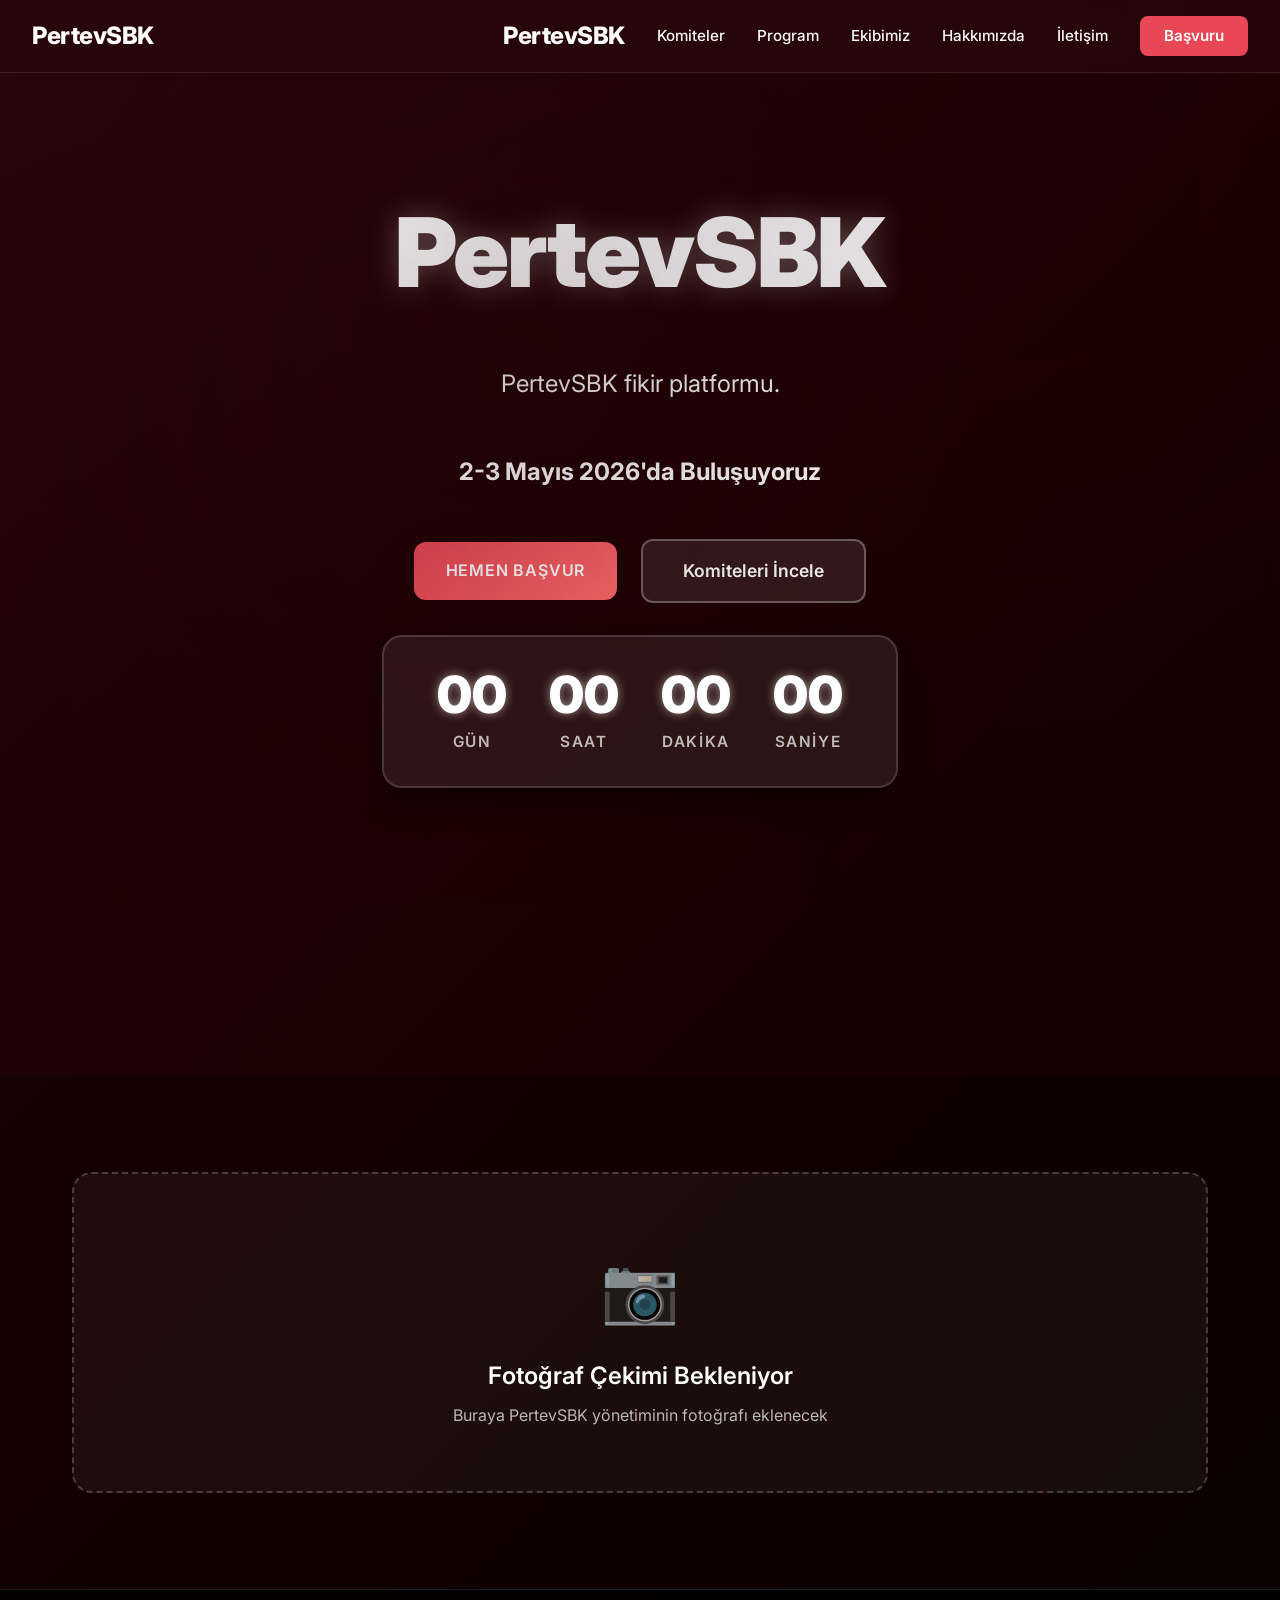
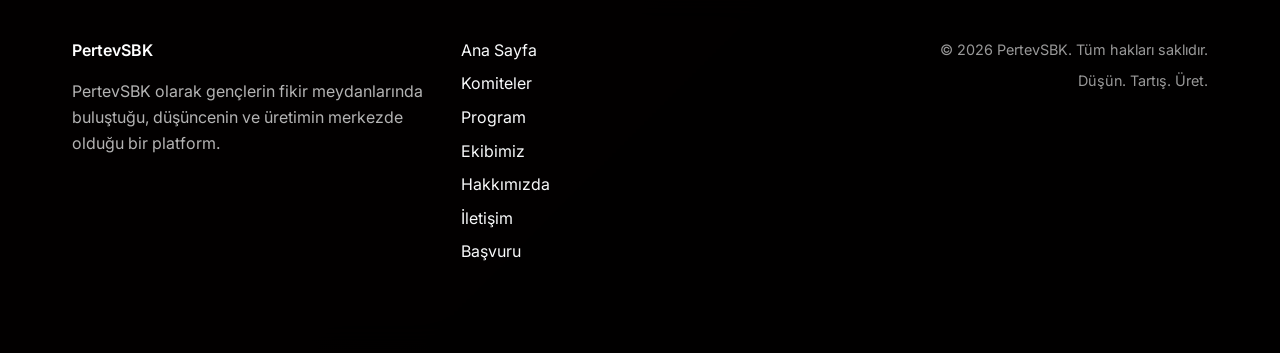
==== commit 62f50ec3: "Ana sayfadan anaekran.jpg fotoğrafı kaldırıldı, placeholder geri eklendi" ====
--- a/index.html
+++ b/index.html
@@ -66,7 +66,11 @@
         <section class="about">
             <div class="container">
                 <div class="photo-placeholder">
-                    <img src="anaekran.jpg" alt="PertevSBK Yönetimi" class="photo-placeholder-img">
+                    <div class="photo-placeholder-content">
+                        <div class="photo-icon">📷</div>
+                        <h3>Fotoğraf Çekimi Bekleniyor</h3>
+                        <p>Buraya PertevSBK yönetiminin fotoğrafı eklenecek</p>
+                    </div>
                 </div>
             </div>
         </section>
--- a/style.css
+++ b/style.css
@@ -301,31 +301,46 @@
 
 /* About Section */
 /* Photo Placeholder */
-.photo-placeholder-img {
-    width: 100%;
-    height: 100%;
-    object-fit: cover;
-    border-radius: 20px;
-}
-
 .photo-placeholder {
     background: rgba(255, 255, 255, 0.05);
     border: 2px dashed rgba(255, 255, 255, 0.2);
     border-radius: 20px;
-    padding: 0;
-    text-align: center;
-    min-height: 400px;
+    padding: 4rem 2rem;
+    text-align: center;
+    min-height: 300px;
     display: flex;
     align-items: center;
     justify-content: center;
     transition: all 0.3s ease;
-    overflow: hidden;
 }
 
 .photo-placeholder:hover {
     background: rgba(255, 255, 255, 0.08);
     border-color: rgba(255, 255, 255, 0.3);
     transform: translateY(-2px);
+}
+
+.photo-placeholder-content {
+    max-width: 400px;
+}
+
+.photo-icon {
+    font-size: 4rem;
+    margin-bottom: 1rem;
+    opacity: 0.7;
+}
+
+.photo-placeholder h3 {
+    color: white;
+    font-size: 1.5rem;
+    font-weight: 600;
+    margin-bottom: 0.5rem;
+}
+
+.photo-placeholder p {
+    color: rgba(255, 255, 255, 0.7);
+    font-size: 1rem;
+    line-height: 1.5;
 }
 
 .about {
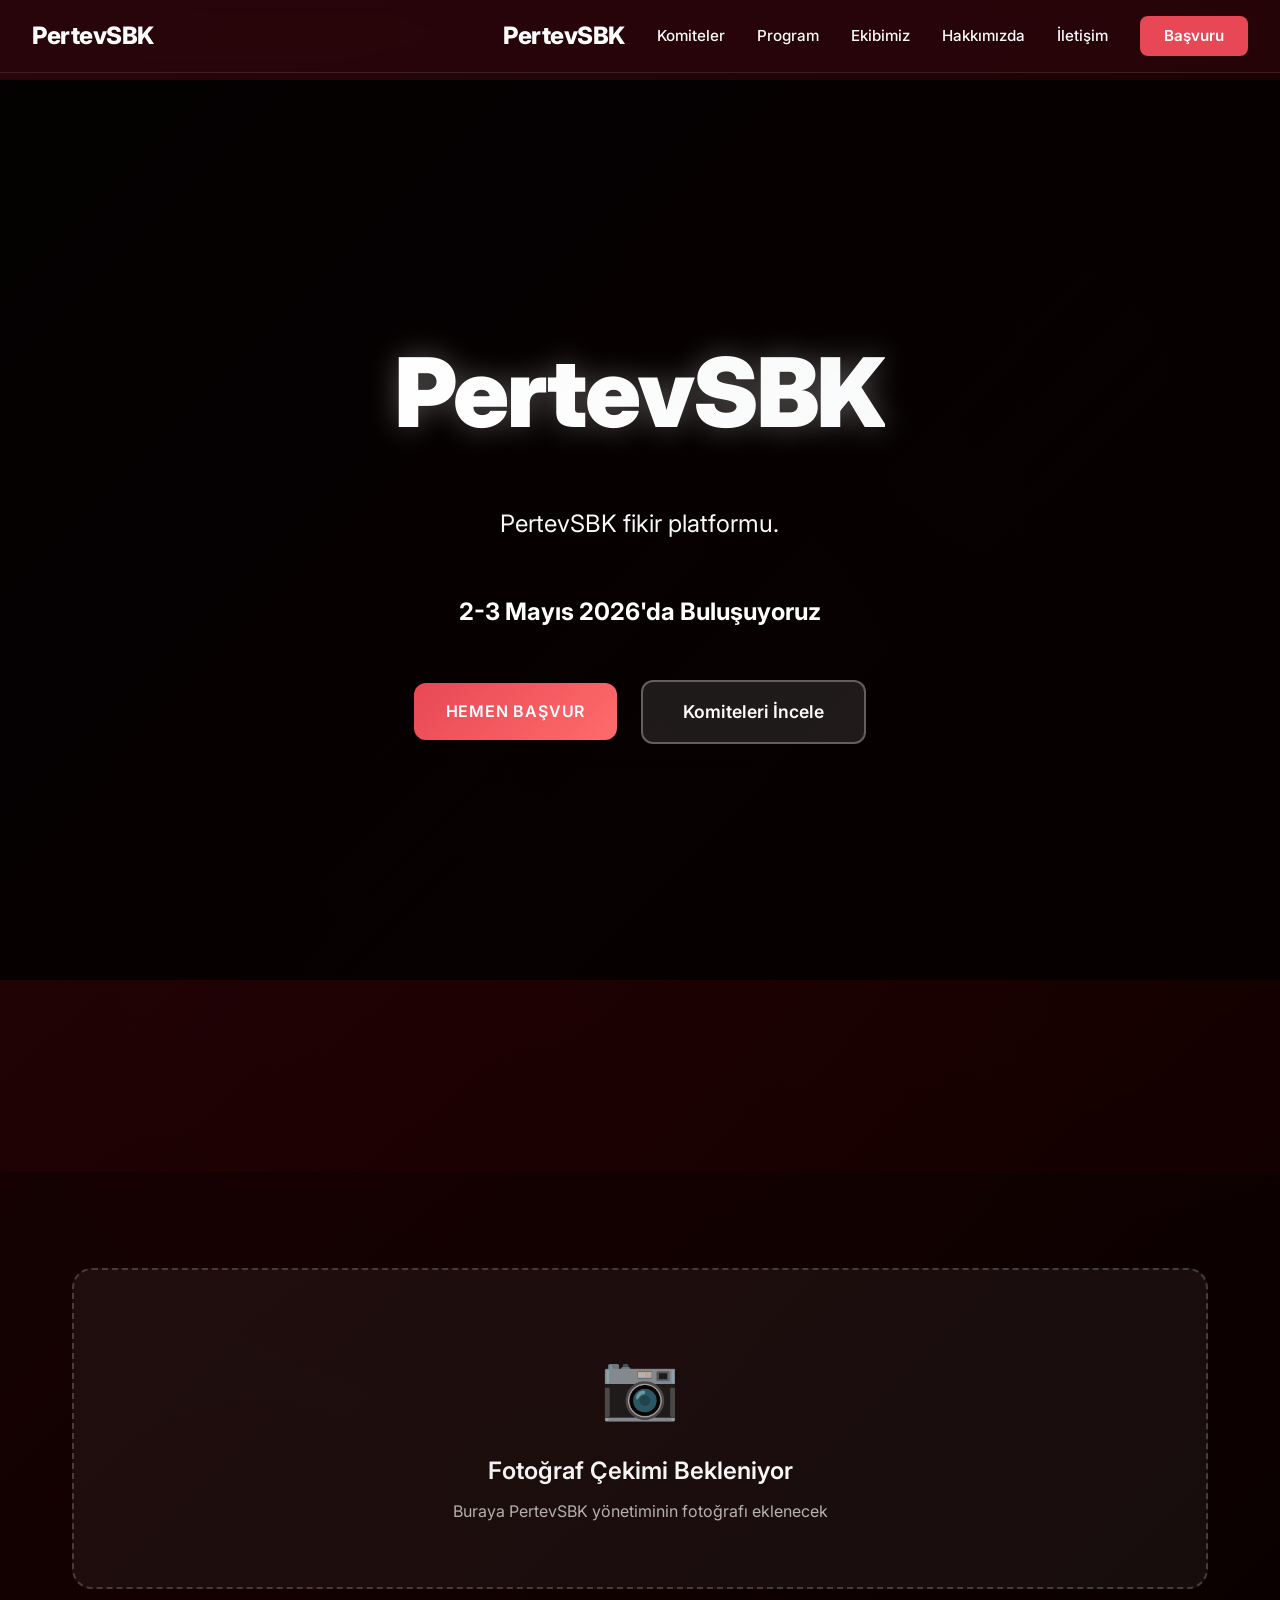
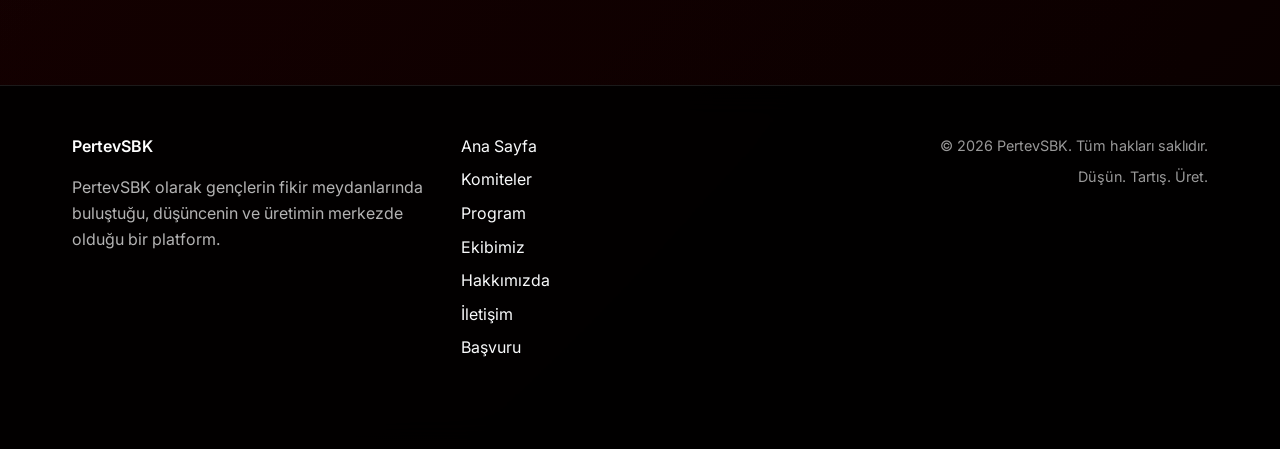
==== commit 9d348db0: "Ana sayfa basligi güncellendi - 'PertevSBK - Çok Yakinda!' -> 'PertevSBK - 2-3 Mayis Geliyoruz' - Et" ====
--- a/index.html
+++ b/index.html
@@ -6,7 +6,7 @@
     <meta name="description" content="PertevSBK - 2-3 Mayıs 2026'da gençlerin fikir meydanlarında buluştuğu düşünce ve üretim platformu. 9 komite, 500+ katılımcı, profesyonel organizasyon.">
     <meta name="keywords" content="PertevSBK, sosyal bilimler, komiteler, etkinlik, gençlik, düşünce platformu, 2026">
     <meta name="author" content="PertevSBK">
-    <title>PertevSBK — Çok Yakında!</title>
+    <title>PertevSBK — 2-3 Mayıs Geliyoruz</title>
     <link rel="icon" type="image/x-icon" href="favicon.ico">
     <link rel="preconnect" href="https://fonts.googleapis.com">
     <link rel="preconnect" href="https://fonts.gstatic.com" crossorigin>
--- a/style.css
+++ b/style.css
@@ -416,21 +416,22 @@
 /* Countdown Section */
 .mini-countdown {
     position: fixed;
-    top: 20px;
-    right: 20px;
-    background: rgba(255, 255, 255, 0.15);
-    backdrop-filter: blur(15px);
-    border: 1px solid rgba(255, 255, 255, 0.3);
-    border-radius: 16px;
-    padding: 1.2rem;
-    z-index: 1000;
-    min-width: 220px;
-    box-shadow: 0 8px 32px rgba(0, 0, 0, 0.3);
-    transition: all 0.3s ease;
+    top: 30%;
+    left: 50%;
+    transform: translate(-50%, -50%);
+    background: rgba(255, 255, 255, 0.1);
+    backdrop-filter: blur(10px);
+    padding: 1rem 1.5rem;
+    border-radius: 15px;
+    z-index: 999;
+    text-align: center;
+    min-width: 280px;
+    box-shadow: 0 4px 20px rgba(0, 0, 0, 0.3);
+    border: 1px solid rgba(255, 255, 255, 0.1);
 }
 
 .mini-countdown:hover {
-    transform: translateY(-2px);
+    transform: translate(-50%, -52px);
     box-shadow: 0 12px 40px rgba(0, 0, 0, 0.4);
     border-color: rgba(255, 255, 255, 0.4);
 }
@@ -503,6 +504,112 @@
     margin-bottom: 0;
 }
 
+/* Mouse engelleme ve şeffaf arka plan */
+.countdown-box {
+    background: rgba(255, 255, 255, 0.08);
+    backdrop-filter: blur(15px);
+    border: 2px solid rgba(255, 255, 255, 0.15);
+    border-radius: 20px;
+    padding: 2rem 3rem;
+    box-shadow: 0 10px 30px rgba(0, 0, 0, 0.5);
+    transition: all 0.3s ease;
+    margin-top: 2rem;
+    margin-bottom: 0;
+    pointer-events: none;
+    user-select: none;
+}
+
+/* Desktop - countdown ortaya al */
+@media (min-width: 769px) {
+    .countdown-box {
+        position: fixed;
+        top: 40%;
+        left: 50%;
+        transform: translate(-50%, -50%);
+        background: rgba(255, 255, 255, 0.08);
+        backdrop-filter: blur(15px);
+        border: 2px solid rgba(255, 255, 255, 0.15);
+        border-radius: 20px;
+        padding: 2rem 3rem;
+        box-shadow: 0 10px 30px rgba(0, 0, 0, 0.5);
+        transition: all 0.3s ease;
+        margin-top: 2rem;
+        margin-bottom: 0;
+        z-index: 1000;
+        pointer-events: auto;
+        user-select: auto;
+    }
+}
+
+/* Sayaçları tamamen kaldır */
+.countdown-box,
+.mini-countdown {
+    display: none !important;
+}
+
+.countdown-number,
+.mini-countdown-number {
+    display: none !important;
+}
+
+.countdown-label,
+.mini-countdown-label {
+    display: none !important;
+}
+
+.countdown h4 {
+    display: none !important;
+}
+
+.countdown {
+    display: none !important;
+}
+.countdown-box,
+.mini-countdown {
+    will-change: transform;
+    backface-visibility: hidden;
+    transform: translateZ(0);
+}
+
+.countdown-number,
+.mini-countdown-number {
+    will-change: opacity;
+    text-rendering: optimizeLegibility;
+}
+
+/* Reduce paint operations */
+body {
+    contain: layout style;
+}
+
+/* Optimize animations */
+@media (prefers-reduced-motion: reduce) {
+    .countdown-box,
+    .mini-countdown {
+        transition: none;
+    }
+}
+@media (max-width: 768px) {
+    .countdown-box {
+        position: fixed;
+        top: 20px;
+        left: 20px;
+        transform: none;
+        background: rgba(255, 255, 255, 0.08);
+        backdrop-filter: blur(15px);
+        border: 2px solid rgba(255, 255, 255, 0.15);
+        border-radius: 20px;
+        padding: 2rem 3rem;
+        box-shadow: 0 10px 30px rgba(0, 0, 0, 0.5);
+        transition: all 0.3s ease;
+        margin-top: 2rem;
+        margin-bottom: 0;
+        z-index: 1000;
+        pointer-events: none;
+        user-select: none;
+    }
+}
+
 .countdown-box:hover {
     transform: translateY(-5px);
     box-shadow: 0 15px 40px rgba(0, 0, 0, 0.7);
@@ -822,6 +929,19 @@
     justify-content: center;
     background: rgba(232, 72, 85, 0.1);
     font-size: 1.5rem;
+}
+
+/* Hero Section */
+.hero {
+    min-height: 100vh;
+    display: flex;
+    align-items: center;
+    justify-content: center;
+    padding: 6rem 2rem;
+    background: linear-gradient(135deg, rgba(0, 0, 0, 0.9), rgba(0, 0, 0, 0.7));
+    position: relative;
+    overflow: hidden;
+    margin-bottom: 8rem;
 }
 
 /* Professional Committee Design */
@@ -2076,21 +2196,6 @@
     gap: 3rem;
 }
 
-.committee-detail {
-    background: rgba(255, 255, 255, 0.05);
-    border: 1px solid rgba(255, 255, 255, 0.1);
-    border-radius: 20px;
-    padding: 2rem;
-    transition: all 0.3s ease;
-}
-
-.committee-detail:hover {
-    transform: translateY(-5px);
-    background: rgba(255, 255, 255, 0.08);
-    border-color: rgba(255, 255, 255, 0.2);
-    box-shadow: 0 10px 30px rgba(0, 0, 0, 0.3);
-}
-
 .committee-header {
     display: flex;
     align-items: center;
@@ -2299,8 +2404,30 @@
 }
 
 .member-avatar {
+    width: 60px;
+    height: 60px;
+    border-radius: 50%;
+    overflow: hidden;
     flex-shrink: 0;
     margin-bottom: 0;
+    border: 2px solid var(--accent-primary);
+    box-shadow: 0 4px 8px rgba(0, 0, 0, 0.2);
+}
+
+.member-avatar-img {
+    width: 100%;
+    height: 100%;
+    object-fit: cover;
+    object-position: center 20%;
+    transition: transform 0.3s ease;
+}
+
+.team-member:hover .member-avatar-img {
+    transform: scale(1.1);
+}
+
+.team-member:hover .member-avatar {
+    border-color: var(--accent-secondary);
 }
 
 .avatar-placeholder {
@@ -3033,24 +3160,32 @@
 }
 
 /* Mobile Menu Toggle */
+.nav-menu {
+    display: flex;
+    gap: 2rem;
+    align-items: center;
+}
+
 @media (max-width: 768px) {
     .nav-menu {
         position: fixed;
-        top: 80px;
-        left: 0;
+        top: 0;
         right: 0;
-        background: rgba(0, 0, 0, 0.95);
+        width: 100%;
+        height: 100vh;
+        background: rgba(0, 0, 0, 0.98);
         backdrop-filter: blur(10px);
         flex-direction: column;
-        padding: 2rem;
-        gap: 1rem;
-        transform: translateY(-100%);
+        justify-content: flex-start;
+        padding: 5rem 2rem;
+        gap: 1.5rem;
+        transform: translateX(100%);
         transition: transform 0.3s ease;
-        border-top: 1px solid rgba(255, 255, 255, 0.1);
+        z-index: 1000;
     }
     
     .nav-menu.active {
-        transform: translateY(0);
+        transform: translateX(0);
     }
     
     .menu-toggle {
@@ -3060,6 +3195,8 @@
         color: white;
         font-size: 1.5rem;
         cursor: pointer;
+        z-index: 1002;
+        position: relative;
     }
 }
 
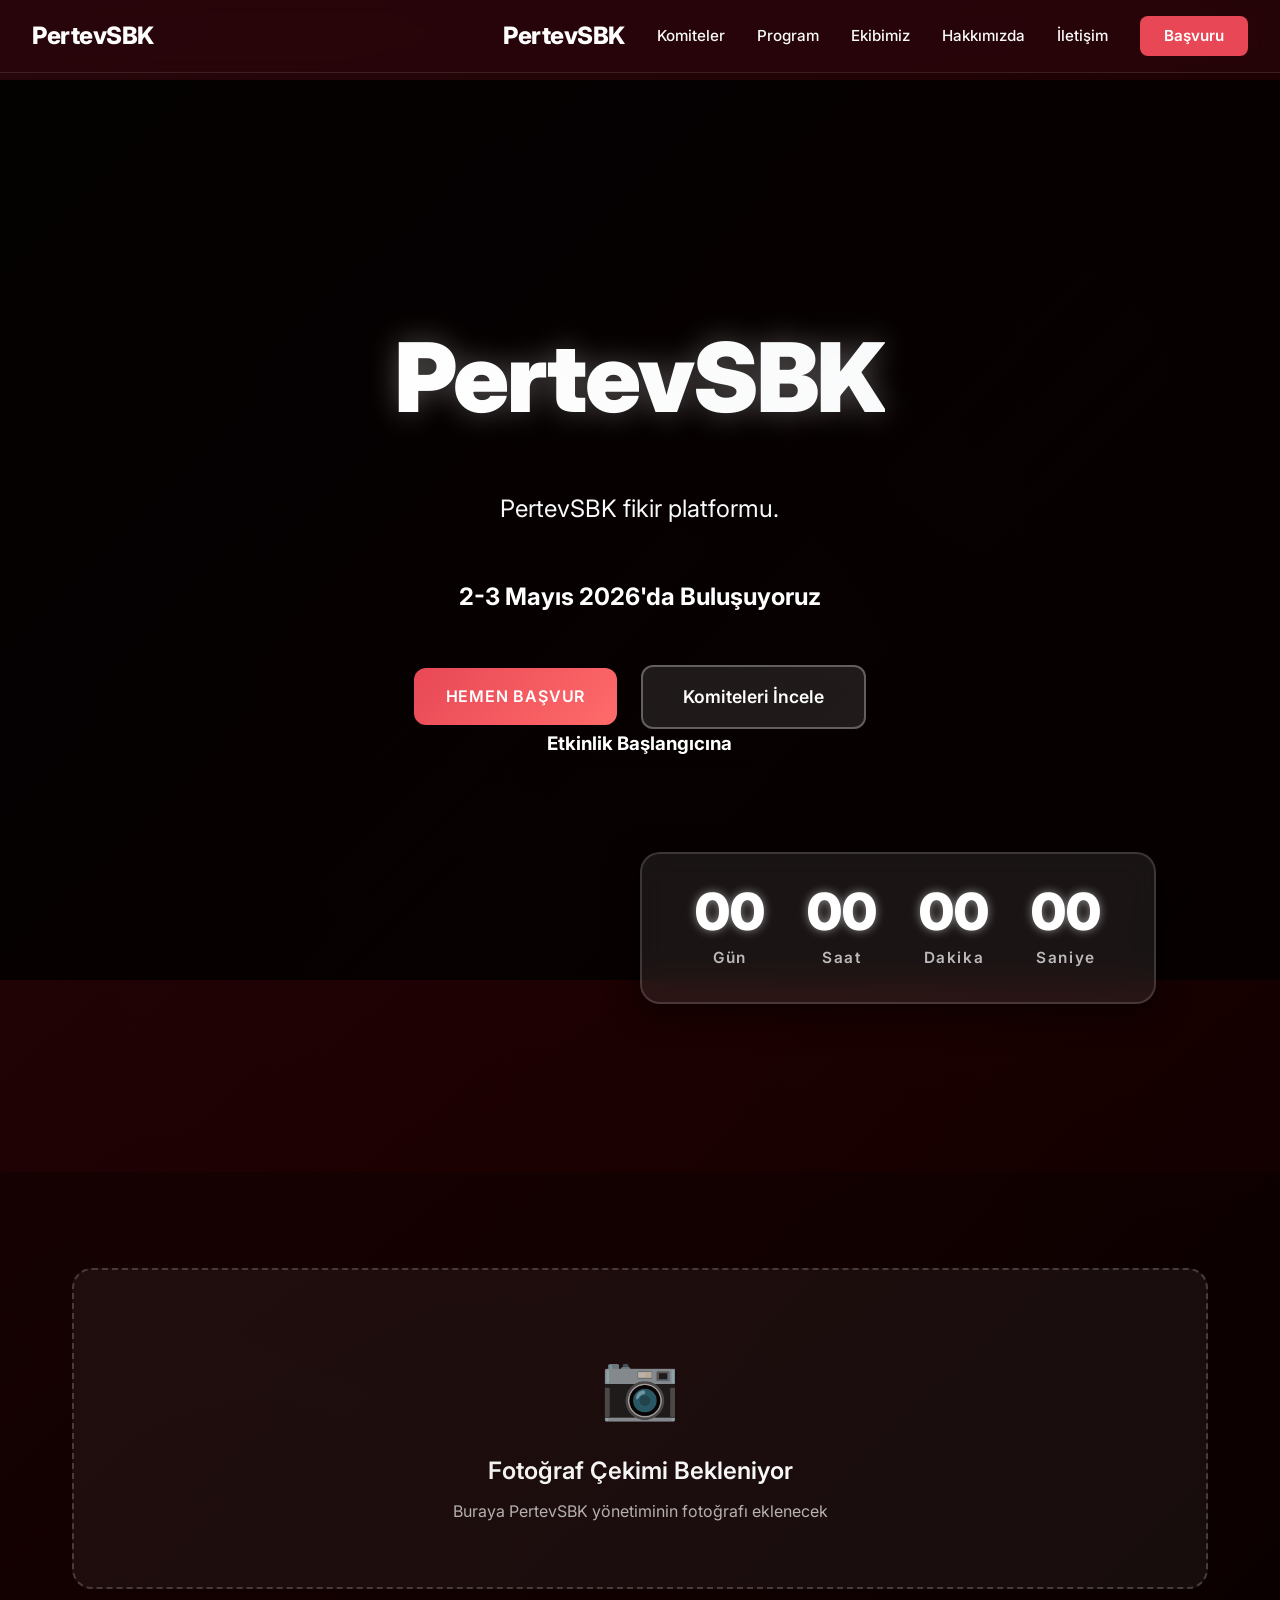
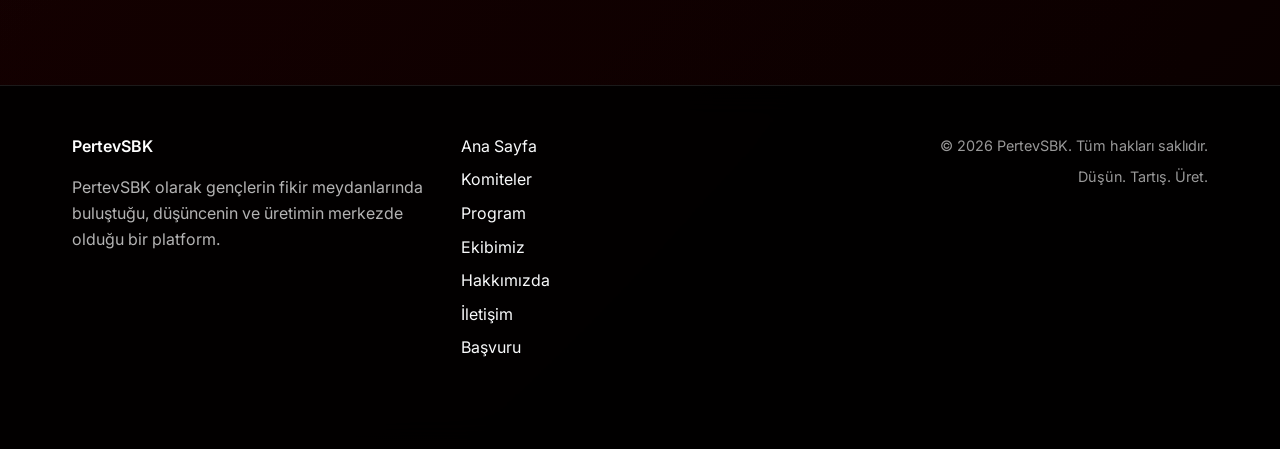
==== commit e3fe9c5e: "Profesyonel geri sayim tasarimi eklendi - CSS'teki gizleme kodlari kaldirildi - Modern glassmorphism" ====
--- a/index.html
+++ b/index.html
@@ -40,23 +40,26 @@
                     <a href="basvuru.html" class="btn btn-primary">Hemen Başvur</a>
                     <a href="komiteler/komiteler.html" class="btn btn-secondary">Komiteleri İncele</a>
                 </div>
-                <div class="countdown-box">
-                    <div class="countdown" id="countdown">
-                        <div class="countdown-item">
-                            <span class="countdown-number" id="days">00</span>
-                            <span class="countdown-label">GÜN</span>
-                        </div>
-                        <div class="countdown-item">
-                            <span class="countdown-number" id="hours">00</span>
-                            <span class="countdown-label">SAAT</span>
-                        </div>
-                        <div class="countdown-item">
-                            <span class="countdown-number" id="minutes">00</span>
-                            <span class="countdown-label">DAKİKA</span>
-                        </div>
-                        <div class="countdown-item">
-                            <span class="countdown-number" id="seconds">00</span>
-                            <span class="countdown-label">SANİYE</span>
+                <div class="hero-countdown">
+                    <h3>Etkinlik Başlangıcına</h3>
+                    <div class="countdown-box">
+                        <div class="countdown" id="countdown">
+                            <div class="countdown-item">
+                                <span class="countdown-number" id="days">00</span>
+                                <span class="countdown-label">Gün</span>
+                            </div>
+                            <div class="countdown-item">
+                                <span class="countdown-number" id="hours">00</span>
+                                <span class="countdown-label">Saat</span>
+                            </div>
+                            <div class="countdown-item">
+                                <span class="countdown-number" id="minutes">00</span>
+                                <span class="countdown-label">Dakika</span>
+                            </div>
+                            <div class="countdown-item">
+                                <span class="countdown-number" id="seconds">00</span>
+                                <span class="countdown-label">Saniye</span>
+                            </div>
                         </div>
                     </div>
                 </div>
--- a/style.css
+++ b/style.css
@@ -536,38 +536,6 @@
         margin-top: 2rem;
         margin-bottom: 0;
         z-index: 1000;
-        pointer-events: auto;
-        user-select: auto;
-    }
-}
-
-/* Sayaçları tamamen kaldır */
-.countdown-box,
-.mini-countdown {
-    display: none !important;
-}
-
-.countdown-number,
-.mini-countdown-number {
-    display: none !important;
-}
-
-.countdown-label,
-.mini-countdown-label {
-    display: none !important;
-}
-
-.countdown h4 {
-    display: none !important;
-}
-
-.countdown {
-    display: none !important;
-}
-.countdown-box,
-.mini-countdown {
-    will-change: transform;
-    backface-visibility: hidden;
     transform: translateZ(0);
 }
 
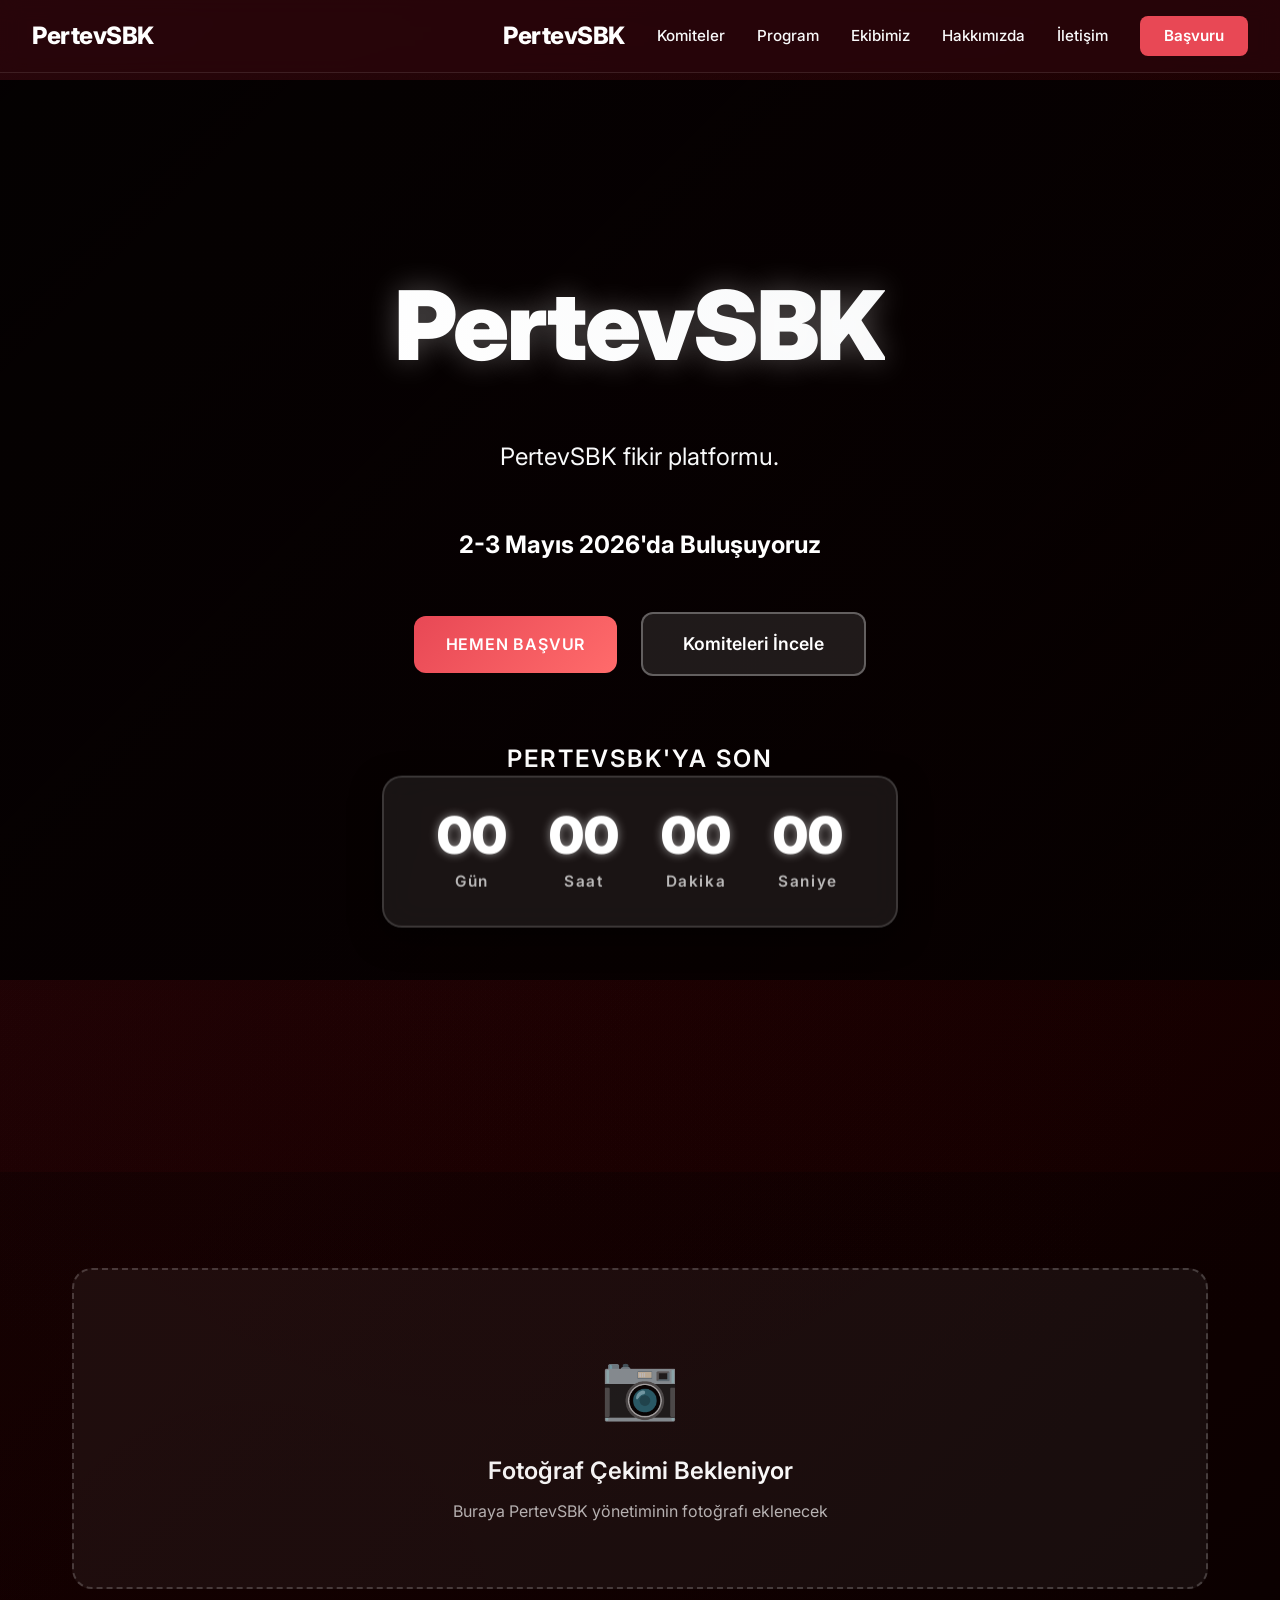
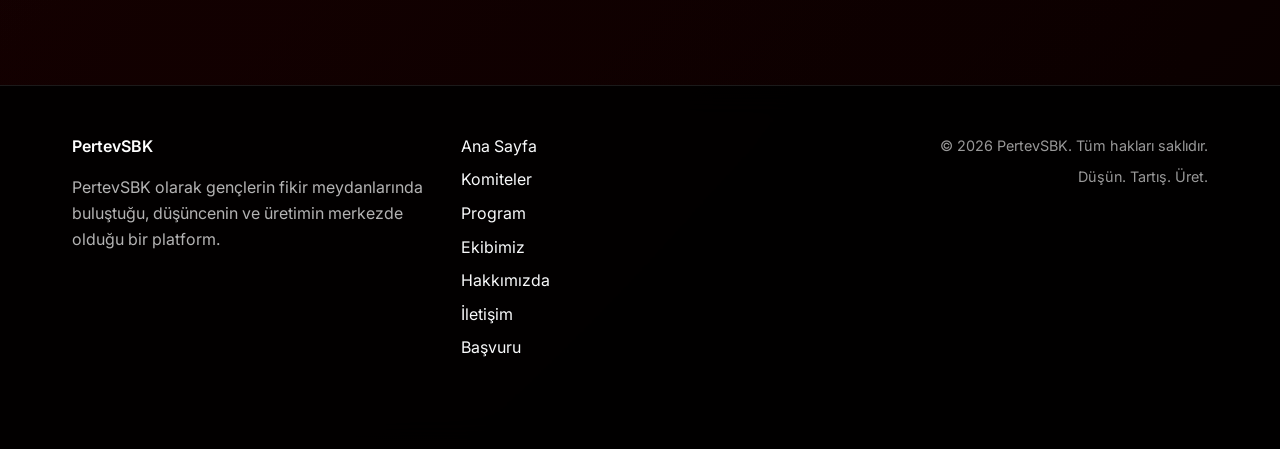
==== commit bdf69f7d: "Tüm geri sayimlara saniye eklendi ve konumlandirma düzeltildi - Di tüm HTML sayfalarindaki mini geri" ====
--- a/index.html
+++ b/index.html
@@ -13,7 +13,7 @@
     <link href="https://fonts.googleapis.com/css2?family=Inter:wght@300;400;500;600;700;800;900&display=swap" rel="stylesheet">
     <link rel="stylesheet" href="style.css">
 </head>
-<body>
+<body class="index-page">
     <header class="header">
         <nav class="nav">
             <a href="https://pertevsbk.com/" target="_blank" class="nav-logo">PertevSBK</a>
@@ -41,7 +41,7 @@
                     <a href="komiteler/komiteler.html" class="btn btn-secondary">Komiteleri İncele</a>
                 </div>
                 <div class="hero-countdown">
-                    <h3>Etkinlik Başlangıcına</h3>
+                    <h3>PertevSBK'ya Son</h3>
                     <div class="countdown-box">
                         <div class="countdown" id="countdown">
                             <div class="countdown-item">
--- a/style.css
+++ b/style.css
@@ -416,24 +416,32 @@
 /* Countdown Section */
 .mini-countdown {
     position: fixed;
-    top: 30%;
-    left: 50%;
-    transform: translate(-50%, -50%);
-    background: rgba(255, 255, 255, 0.1);
-    backdrop-filter: blur(10px);
+    top: 80px;
+    right: 20px;
+    background: rgba(255, 255, 255, 0.08);
+    backdrop-filter: blur(15px);
     padding: 1rem 1.5rem;
-    border-radius: 15px;
+    border-radius: 12px;
     z-index: 999;
     text-align: center;
-    min-width: 280px;
-    box-shadow: 0 4px 20px rgba(0, 0, 0, 0.3);
-    border: 1px solid rgba(255, 255, 255, 0.1);
+    min-width: 200px;
+    box-shadow: 0 8px 32px rgba(0, 0, 0, 0.3);
+    border: 1px solid rgba(255, 255, 255, 0.15);
+    transform: none;
+    transition: all 0.3s ease;
 }
 
 .mini-countdown:hover {
-    transform: translate(-50%, -52px);
+    transform: translateY(-2px);
     box-shadow: 0 12px 40px rgba(0, 0, 0, 0.4);
-    border-color: rgba(255, 255, 255, 0.4);
+    border-color: rgba(255, 255, 255, 0.25);
+}
+
+/* Mobil cihazlarda mini-countdown gizle (index.html hariç) */
+@media (max-width: 768px) {
+    body:not(.index-page) .mini-countdown {
+        display: none !important;
+    }
 }
 
 .mini-countdown h4 {
@@ -536,13 +544,28 @@
         margin-top: 2rem;
         margin-bottom: 0;
         z-index: 1000;
-    transform: translateZ(0);
+    }
 }
 
 .countdown-number,
 .mini-countdown-number {
     will-change: opacity;
     text-rendering: optimizeLegibility;
+}
+
+/* Professional Countdown Design */
+.hero-countdown {
+    margin-top: 4rem;
+    text-align: center;
+}
+
+.hero-countdown h3 {
+    font-size: 1.5rem;
+    font-weight: 600;
+    color: var(--text-primary);
+    margin-bottom: 2rem;
+    text-transform: uppercase;
+    letter-spacing: 2px;
 }
 
 /* Reduce paint operations */
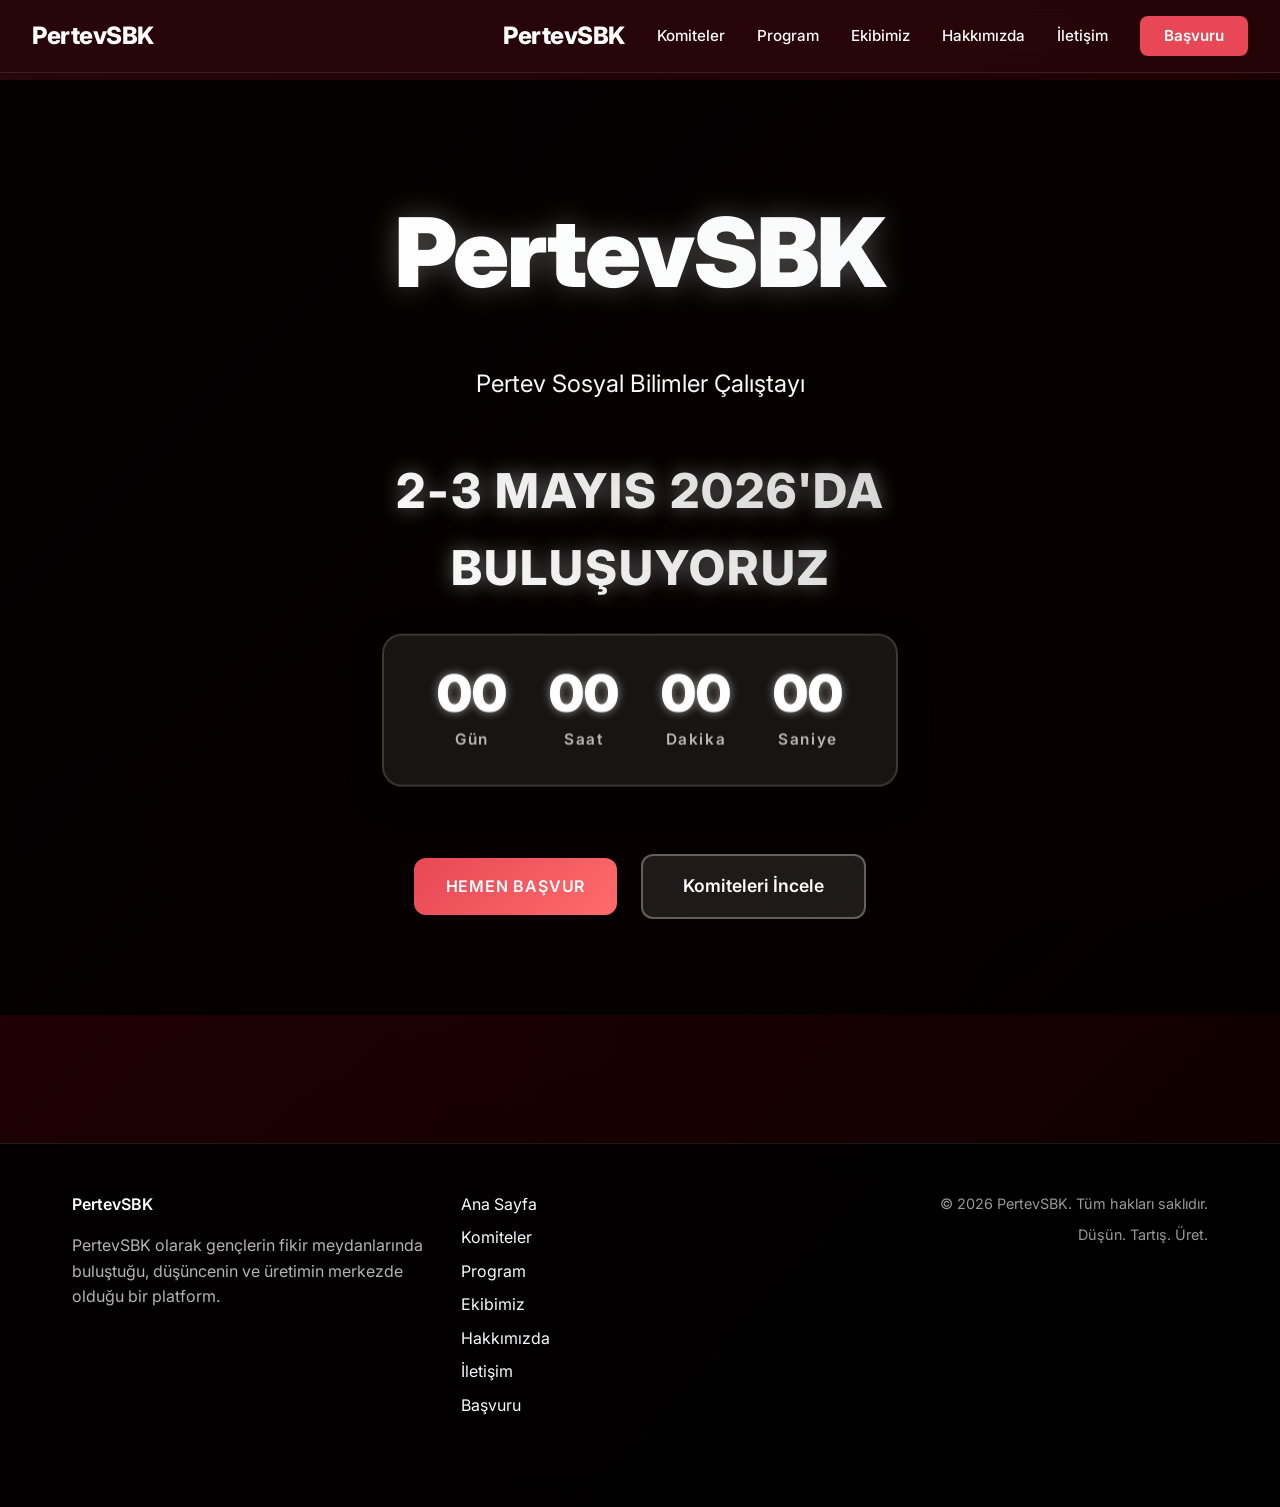
==== commit 6e780e99: "Optimize countdown layout and mobile responsiveness - Fix countdown positioning on index.html (45% f" ====
--- a/index.html
+++ b/index.html
@@ -34,46 +34,31 @@
         <section class="hero">
             <div class="hero-content">
                 <h1>PertevSBK</h1>
-                <p>PertevSBK fikir platformu.</p>
+                <p>Pertev Sosyal Bilimler Çalıştayı</p>
                 <h2>2-3 Mayıs 2026'da Buluşuyoruz</h2>
+                <div class="countdown-box">
+                    <div class="countdown" id="countdown">
+                        <div class="countdown-item">
+                            <span class="countdown-number" id="days">00</span>
+                            <span class="countdown-label">Gün</span>
+                        </div>
+                        <div class="countdown-item">
+                            <span class="countdown-number" id="hours">00</span>
+                            <span class="countdown-label">Saat</span>
+                        </div>
+                        <div class="countdown-item">
+                            <span class="countdown-number" id="minutes">00</span>
+                            <span class="countdown-label">Dakika</span>
+                        </div>
+                        <div class="countdown-item">
+                            <span class="countdown-number" id="seconds">00</span>
+                            <span class="countdown-label">Saniye</span>
+                        </div>
+                    </div>
+                </div>
                 <div class="hero-cta">
                     <a href="basvuru.html" class="btn btn-primary">Hemen Başvur</a>
                     <a href="komiteler/komiteler.html" class="btn btn-secondary">Komiteleri İncele</a>
-                </div>
-                <div class="hero-countdown">
-                    <h3>PertevSBK'ya Son</h3>
-                    <div class="countdown-box">
-                        <div class="countdown" id="countdown">
-                            <div class="countdown-item">
-                                <span class="countdown-number" id="days">00</span>
-                                <span class="countdown-label">Gün</span>
-                            </div>
-                            <div class="countdown-item">
-                                <span class="countdown-number" id="hours">00</span>
-                                <span class="countdown-label">Saat</span>
-                            </div>
-                            <div class="countdown-item">
-                                <span class="countdown-number" id="minutes">00</span>
-                                <span class="countdown-label">Dakika</span>
-                            </div>
-                            <div class="countdown-item">
-                                <span class="countdown-number" id="seconds">00</span>
-                                <span class="countdown-label">Saniye</span>
-                            </div>
-                        </div>
-                    </div>
-                </div>
-            </div>
-        </section>
-
-        <section class="about">
-            <div class="container">
-                <div class="photo-placeholder">
-                    <div class="photo-placeholder-content">
-                        <div class="photo-icon">📷</div>
-                        <h3>Fotoğraf Çekimi Bekleniyor</h3>
-                        <p>Buraya PertevSBK yönetiminin fotoğrafı eklenecek</p>
-                    </div>
                 </div>
             </div>
         </section>
--- a/style.css
+++ b/style.css
@@ -200,8 +200,29 @@
 }
 
 .hero-content {
-    max-width: 800px;
+    max-width: 600px;
     margin: 0 auto;
+    padding: 0 2rem;
+}
+
+.team-photo {
+    margin-top: 2rem;
+    text-align: center;
+    display: flex;
+    justify-content: center;
+    align-items: center;
+}
+
+.team-photo-img {
+    max-width: 40%;
+    height: auto;
+    border-radius: 6px;
+    box-shadow: 0 3px 12px rgba(0, 0, 0, 0.3);
+    transition: transform 0.3s ease;
+}
+
+.team-photo-img:hover {
+    transform: scale(1.02);
 }
 
 .hero h1 {
@@ -223,6 +244,23 @@
     line-height: 1.8;
 }
 
+.hero h2 {
+    font-size: clamp(1.5rem, 4vw, 3rem);
+    font-weight: 800;
+    color: #ffffff;
+    margin-bottom: 1.5rem;
+    text-transform: uppercase;
+    letter-spacing: 2px;
+    text-shadow: 0 0 20px rgba(255, 255, 255, 0.4);
+    background: linear-gradient(45deg, #ffffff, rgba(255, 255, 255, 0.8));
+    -webkit-background-clip: text;
+    background-clip: text;
+    -webkit-text-fill-color: transparent;
+    position: relative;
+    display: inline-block;
+}
+
+
 /* Buttons */
 .btn {
     display: inline-flex;
@@ -455,8 +493,10 @@
 
 .mini-countdown-timer {
     display: flex;
+    flex-direction: row;
     gap: 0.8rem;
     justify-content: center;
+    align-items: center;
 }
 
 .mini-countdown-item {
@@ -531,7 +571,7 @@
 @media (min-width: 769px) {
     .countdown-box {
         position: fixed;
-        top: 40%;
+        top: 45%;
         left: 50%;
         transform: translate(-50%, -50%);
         background: rgba(255, 255, 255, 0.08);
@@ -555,17 +595,18 @@
 
 /* Professional Countdown Design */
 .hero-countdown {
-    margin-top: 4rem;
+    margin-top: 38.5rem;
     text-align: center;
 }
 
 .hero-countdown h3 {
     font-size: 1.5rem;
     font-weight: 600;
-    color: var(--text-primary);
-    margin-bottom: 2rem;
+    color: #ffffff;
+    margin-bottom: 1.5rem;
     text-transform: uppercase;
     letter-spacing: 2px;
+    text-shadow: 0 0 10px rgba(255, 255, 255, 0.3);
 }
 
 /* Reduce paint operations */
@@ -583,21 +624,26 @@
 @media (max-width: 768px) {
     .countdown-box {
         position: fixed;
-        top: 20px;
-        left: 20px;
-        transform: none;
+        top: 50%;
+        left: 50%;
+        transform: translate(-50%, -50%);
         background: rgba(255, 255, 255, 0.08);
         backdrop-filter: blur(15px);
         border: 2px solid rgba(255, 255, 255, 0.15);
-        border-radius: 20px;
-        padding: 2rem 3rem;
-        box-shadow: 0 10px 30px rgba(0, 0, 0, 0.5);
+        border-radius: 15px;
+        padding: 1rem 1.5rem;
+        box-shadow: 0 8px 25px rgba(0, 0, 0, 0.5);
         transition: all 0.3s ease;
-        margin-top: 2rem;
-        margin-bottom: 0;
+        margin: 0;
         z-index: 1000;
         pointer-events: none;
         user-select: none;
+        max-width: 90%;
+    }
+    
+    /* Diğer sayfalardaki mini-countdown'ı mobilde gizle */
+    .mini-countdown {
+        display: none !important;
     }
 }
 
@@ -609,8 +655,10 @@
 
 .countdown {
     display: flex;
+    flex-direction: row;
     gap: 2rem;
     justify-content: center;
+    align-items: center;
 }
 
 .countdown-item {
@@ -790,7 +838,7 @@
     gap: 1.5rem;
     justify-content: center;
     align-items: center;
-    margin-top: 3rem;
+    margin-top: 14rem;
     flex-wrap: wrap;
 }
 
@@ -3022,7 +3070,10 @@
 
 .deadline-info .countdown {
     display: flex;
+    flex-direction: row;
     gap: 1.5rem;
+    justify-content: center;
+    align-items: center;
 }
 
 .deadline-info .countdown-item {
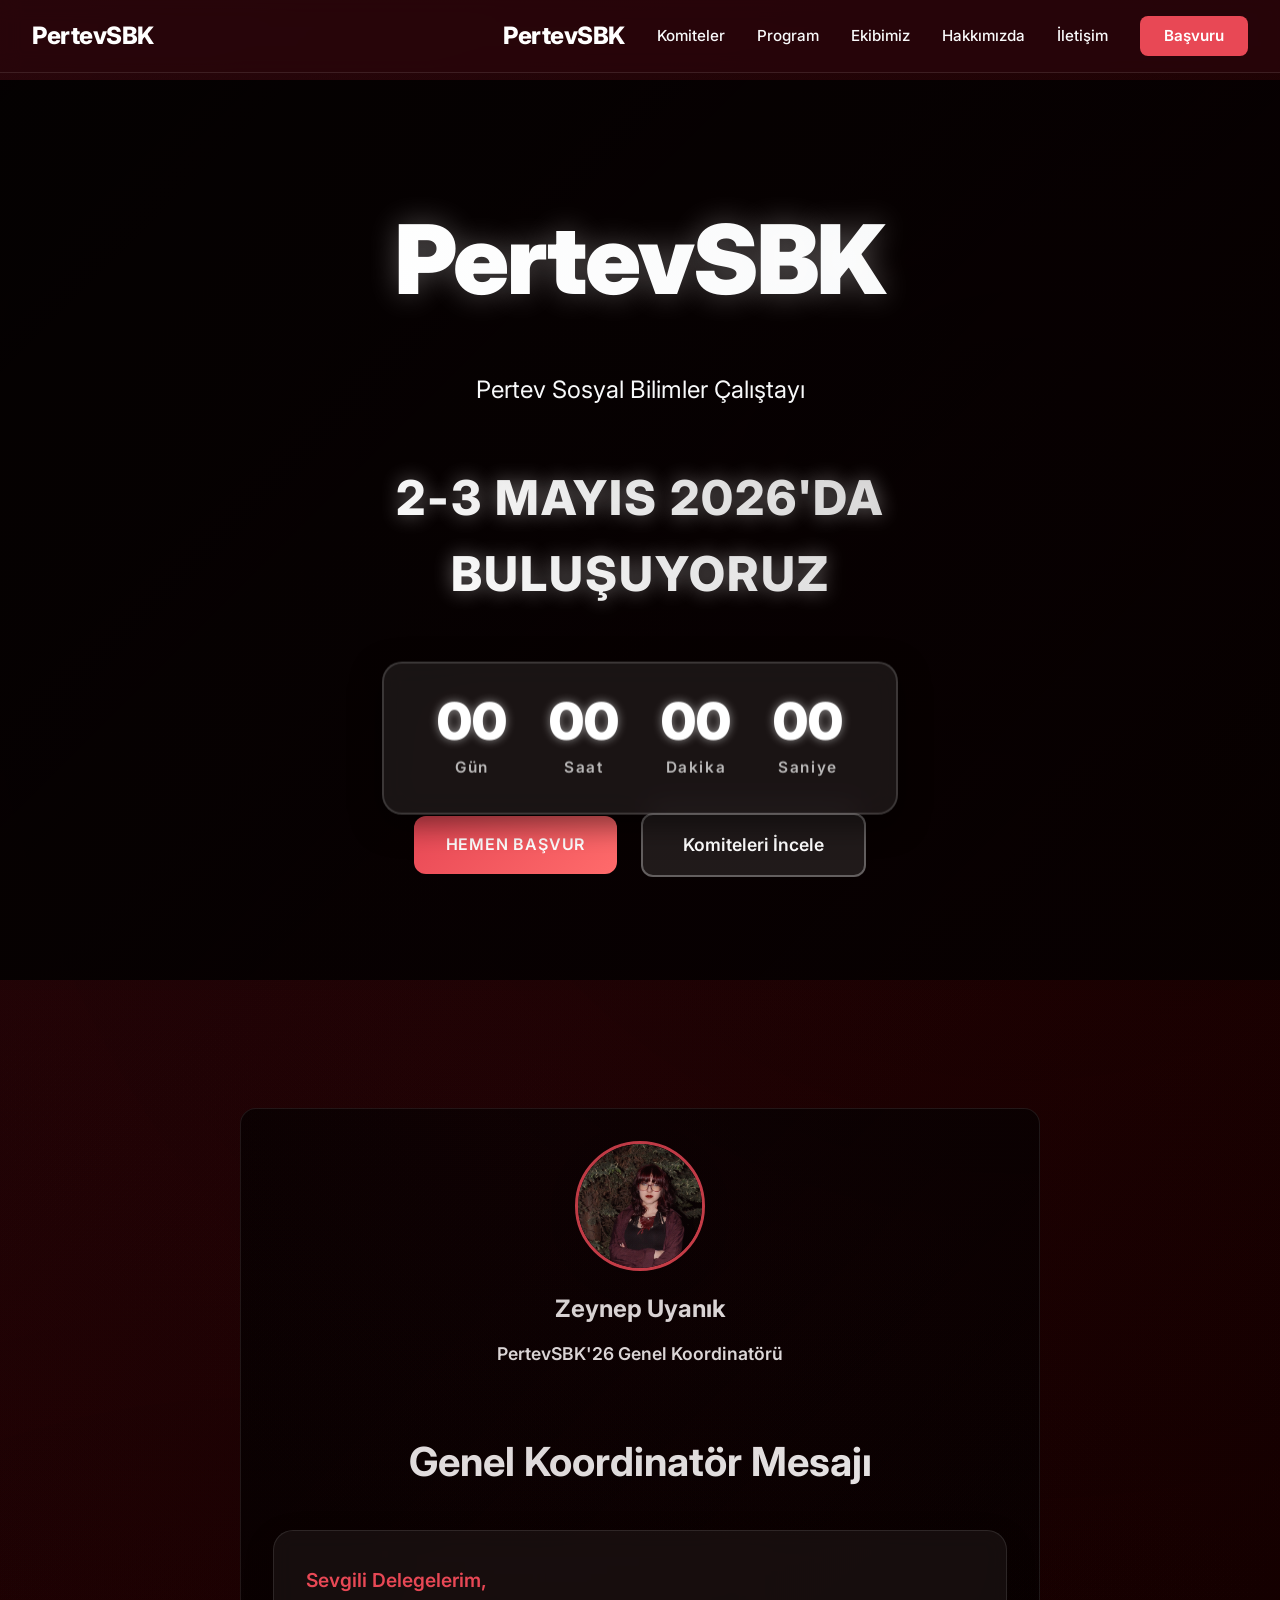
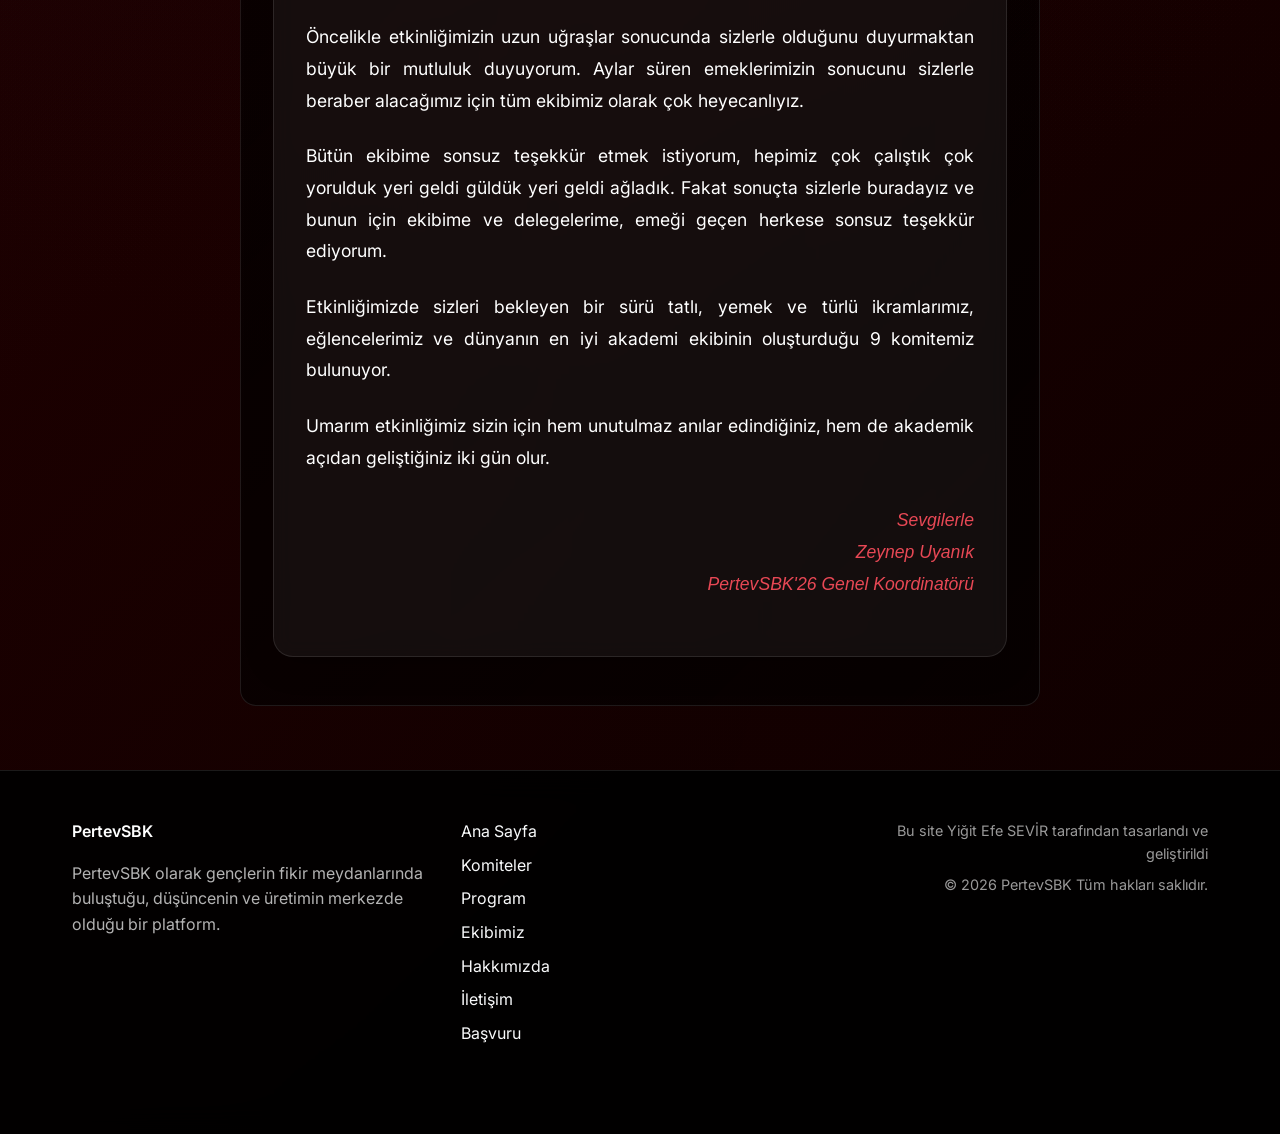
==== commit d79947d1: "Add coordinator message section and update footer links - Add Zeynep Uyanık (Genel Koordinatör) mess" ====
--- a/index.html
+++ b/index.html
@@ -63,6 +63,33 @@
             </div>
         </section>
 
+        <section class="coordinator-message">
+            <div class="container">
+                <div class="message-content">
+                    <div class="coordinator-info">
+                        <div class="coordinator-avatar">
+                            <img src="ekibimiz/images/zeynep-uyanik.jpeg" alt="Zeynep Uyanık" class="coordinator-avatar-img">
+                        </div>
+                        <div class="coordinator-details">
+                            <h3>Zeynep Uyanık</h3>
+                            <p class="coordinator-role">PertevSBK'26 Genel Koordinatörü</p>
+                        </div>
+                    </div>
+                    <div class="message-text">
+                        <h2>Genel Koordinatör Mesajı</h2>
+                        <div class="message">
+                            <p>Sevgili Delegelerim,</p>
+                            <p>Öncelikle etkinliğimizin uzun uğraşlar sonucunda sizlerle olduğunu duyurmaktan büyük bir mutluluk duyuyorum. Aylar süren emeklerimizin sonucunu sizlerle beraber alacağımız için tüm ekibimiz olarak çok heyecanlıyız.</p>
+                            <p>Bütün ekibime sonsuz teşekkür etmek istiyorum, hepimiz çok çalıştık çok yorulduk yeri geldi güldük yeri geldi ağladık. Fakat sonuçta sizlerle buradayız ve bunun için ekibime ve delegelerime, emeği geçen herkese sonsuz teşekkür ediyorum.</p>
+                            <p>Etkinliğimizde sizleri bekleyen bir sürü tatlı, yemek ve türlü ikramlarımız, eğlencelerimiz ve dünyanın en iyi akademi ekibinin oluşturduğu 9 komitemiz bulunuyor.</p>
+                            <p>Umarım etkinliğimiz sizin için hem unutulmaz anılar edindiğiniz, hem de akademik açıdan geliştiğiniz iki gün olur.</p>
+                            <p class="signature">Sevgilerle<br>Zeynep Uyanık<br>PertevSBK'26 Genel Koordinatörü</p>
+                        </div>
+                    </div>
+                </div>
+            </div>
+        </section>
+
     </main>
 
     <footer class="footer">
@@ -82,8 +109,8 @@
                     <a href="basvuru.html">Başvuru</a>
                 </div>
                 <div class="footer-credits">
-                    <p>&copy; 2026 PertevSBK. Tüm hakları saklıdır.</p>
-                    <p>Düşün. Tartış. Üret.</p>
+                    <p>Bu site <span><a href="https://instagram.com/yigitesevir" target="_blank" style="color: inherit; text-decoration: none;">Yiğit Efe SEVİR</a></span> tarafından tasarlandı ve geliştirildi</p>
+                    <p>© 2026 PertevSBK Tüm hakları saklıdır.</p>
                 </div>
             </div>
         </div>
--- a/style.css
+++ b/style.css
@@ -567,11 +567,11 @@
     user-select: none;
 }
 
-/* Desktop - countdown ortaya al */
+/* Desktop - countdown sabit */
 @media (min-width: 769px) {
     .countdown-box {
         position: fixed;
-        top: 45%;
+        top: 27%;
         left: 50%;
         transform: translate(-50%, -50%);
         background: rgba(255, 255, 255, 0.08);
@@ -581,9 +581,10 @@
         padding: 2rem 3rem;
         box-shadow: 0 10px 30px rgba(0, 0, 0, 0.5);
         transition: all 0.3s ease;
-        margin-top: 2rem;
-        margin-bottom: 0;
+        margin: 0;
         z-index: 1000;
+        pointer-events: none;
+        user-select: none;
     }
 }
 
@@ -595,7 +596,7 @@
 
 /* Professional Countdown Design */
 .hero-countdown {
-    margin-top: 38.5rem;
+    margin-top: 38rem;
     text-align: center;
 }
 
@@ -623,22 +624,54 @@
 }
 @media (max-width: 768px) {
     .countdown-box {
-        position: fixed;
-        top: 50%;
-        left: 50%;
-        transform: translate(-50%, -50%);
-        background: rgba(255, 255, 255, 0.08);
-        backdrop-filter: blur(15px);
-        border: 2px solid rgba(255, 255, 255, 0.15);
-        border-radius: 15px;
-        padding: 1rem 1.5rem;
-        box-shadow: 0 8px 25px rgba(0, 0, 0, 0.5);
-        transition: all 0.3s ease;
-        margin: 0;
-        z-index: 1000;
-        pointer-events: none;
-        user-select: none;
-        max-width: 90%;
+        position: fixed !important;
+        top: 32% !important;
+        left: 50% !important;
+        transform: translate(-50%, -50%) !important;
+        background: rgba(255, 255, 255, 0.08) !important;
+        backdrop-filter: blur(15px) !important;
+        border: 2px solid rgba(255, 255, 255, 0.15) !important;
+        border-radius: 15px !important;
+        padding: 1rem 1.5rem !important;
+        box-shadow: 0 8px 25px rgba(0, 0, 0, 0.5) !important;
+        transition: all 0.3s ease !important;
+        margin: 0 !important;
+        z-index: 500 !important;
+        pointer-events: none !important;
+        user-select: none !important;
+        max-width: 90% !important;
+        display: block !important;
+    }
+    
+    /* Mobilde countdown'i yatay yap */
+    .countdown {
+        flex-direction: row !important;
+        gap: 0.8rem !important;
+        align-items: center !important;
+        justify-content: center !important;
+        display: flex !important;
+    }
+    
+    .countdown-item {
+        min-width: 50px !important;
+        flex: 1 !important;
+        text-align: center !important;
+    }
+    
+    .countdown-number {
+        font-size: 1.2rem !important;
+        display: block !important;
+        color: white !important;
+        font-weight: 900 !important;
+        line-height: 1 !important;
+        margin-bottom: 0.2rem !important;
+    }
+    
+    .countdown-label {
+        font-size: 0.6rem !important;
+        display: block !important;
+        color: rgba(255, 255, 255, 0.8) !important;
+        font-weight: 600 !important;
     }
     
     /* Diğer sayfalardaki mini-countdown'ı mobilde gizle */
@@ -838,7 +871,7 @@
     gap: 1.5rem;
     justify-content: center;
     align-items: center;
-    margin-top: 14rem;
+    margin-top: 11rem;
     flex-wrap: wrap;
 }
 
@@ -3404,6 +3437,131 @@
     line-height: 1.5;
 }
 
+/* Coordinator Message Section */
+.coordinator-message {
+    padding: 3rem 0;
+    background: linear-gradient(135deg, rgba(0, 0, 0, 0.8), rgba(0, 0, 0, 0.6));
+}
+
+.message-content {
+    display: grid;
+    grid-template-columns: 1fr;
+    gap: 2rem;
+    align-items: start;
+    max-width: 1600px;
+    margin: 0 auto;
+}
+
+.coordinator-info {
+    text-align: center;
+    margin-top: -1rem;
+}
+
+.coordinator-avatar {
+    width: 130px;
+    height: 130px;
+    margin: 0 auto 1rem;
+    border-radius: 50%;
+    overflow: hidden;
+    border: 3px solid var(--accent-primary);
+    box-shadow: 0 8px 25px rgba(0, 0, 0, 0.3);
+}
+
+.coordinator-avatar-img {
+    width: 100%;
+    height: 100%;
+    object-fit: cover;
+    object-position: center top;
+}
+
+.coordinator-details h3 {
+    font-size: 1.5rem;
+    font-weight: 700;
+    color: var(--text-primary);
+    margin-bottom: 0.5rem;
+}
+
+.coordinator-role {
+    color: var(--accent-primary);
+    font-weight: 600;
+    font-size: 1rem;
+}
+
+.message-text h2 {
+    font-size: 2.5rem;
+    font-weight: 700;
+    color: var(--text-primary);
+    margin-bottom: 2rem;
+    text-align: center;
+}
+
+.message {
+    background: rgba(255, 255, 255, 0.05);
+    backdrop-filter: blur(10px);
+    border: 1px solid rgba(255, 255, 255, 0.1);
+    border-radius: 20px;
+    padding: 2rem;
+    box-shadow: 0 10px 30px rgba(0, 0, 0, 0.2);
+}
+
+.message p {
+    color: var(--text-primary);
+    line-height: 1.8;
+    font-size: 1.1rem;
+    margin-bottom: 1.5rem;
+    text-align: justify;
+}
+
+.message p:first-child {
+    font-weight: 600;
+    font-size: 1.2rem;
+    color: var(--accent-primary);
+}
+
+.signature {
+    text-align: right !important;
+    margin-top: 2rem !important;
+    font-style: italic;
+    color: var(--accent-primary) !important;
+}
+
+/* Responsive for Coordinator Message */
+@media (max-width: 768px) {
+    .coordinator-message {
+        padding: 3rem 0;
+    }
+    
+    .message-content {
+        grid-template-columns: 1fr;
+        gap: 2rem;
+        text-align: center;
+    }
+    
+    .coordinator-avatar {
+        width: 150px;
+        height: 150px;
+        margin: 0 auto 1.5rem;
+    }
+    
+    .message-text h2 {
+        font-size: 2rem;
+        margin-bottom: 1.5rem;
+    }
+    
+    .message {
+        padding: 2rem;
+    }
+    
+    .message p {
+        font-size: 1rem;
+        text-align: left;
+    }
+    
+    .signature {
+        text-align: center !important;
+    }
+}
+
 /* Responsive for Hakkımızda */
 @media (max-width: 768px) {
     .vision-mission-grid {
